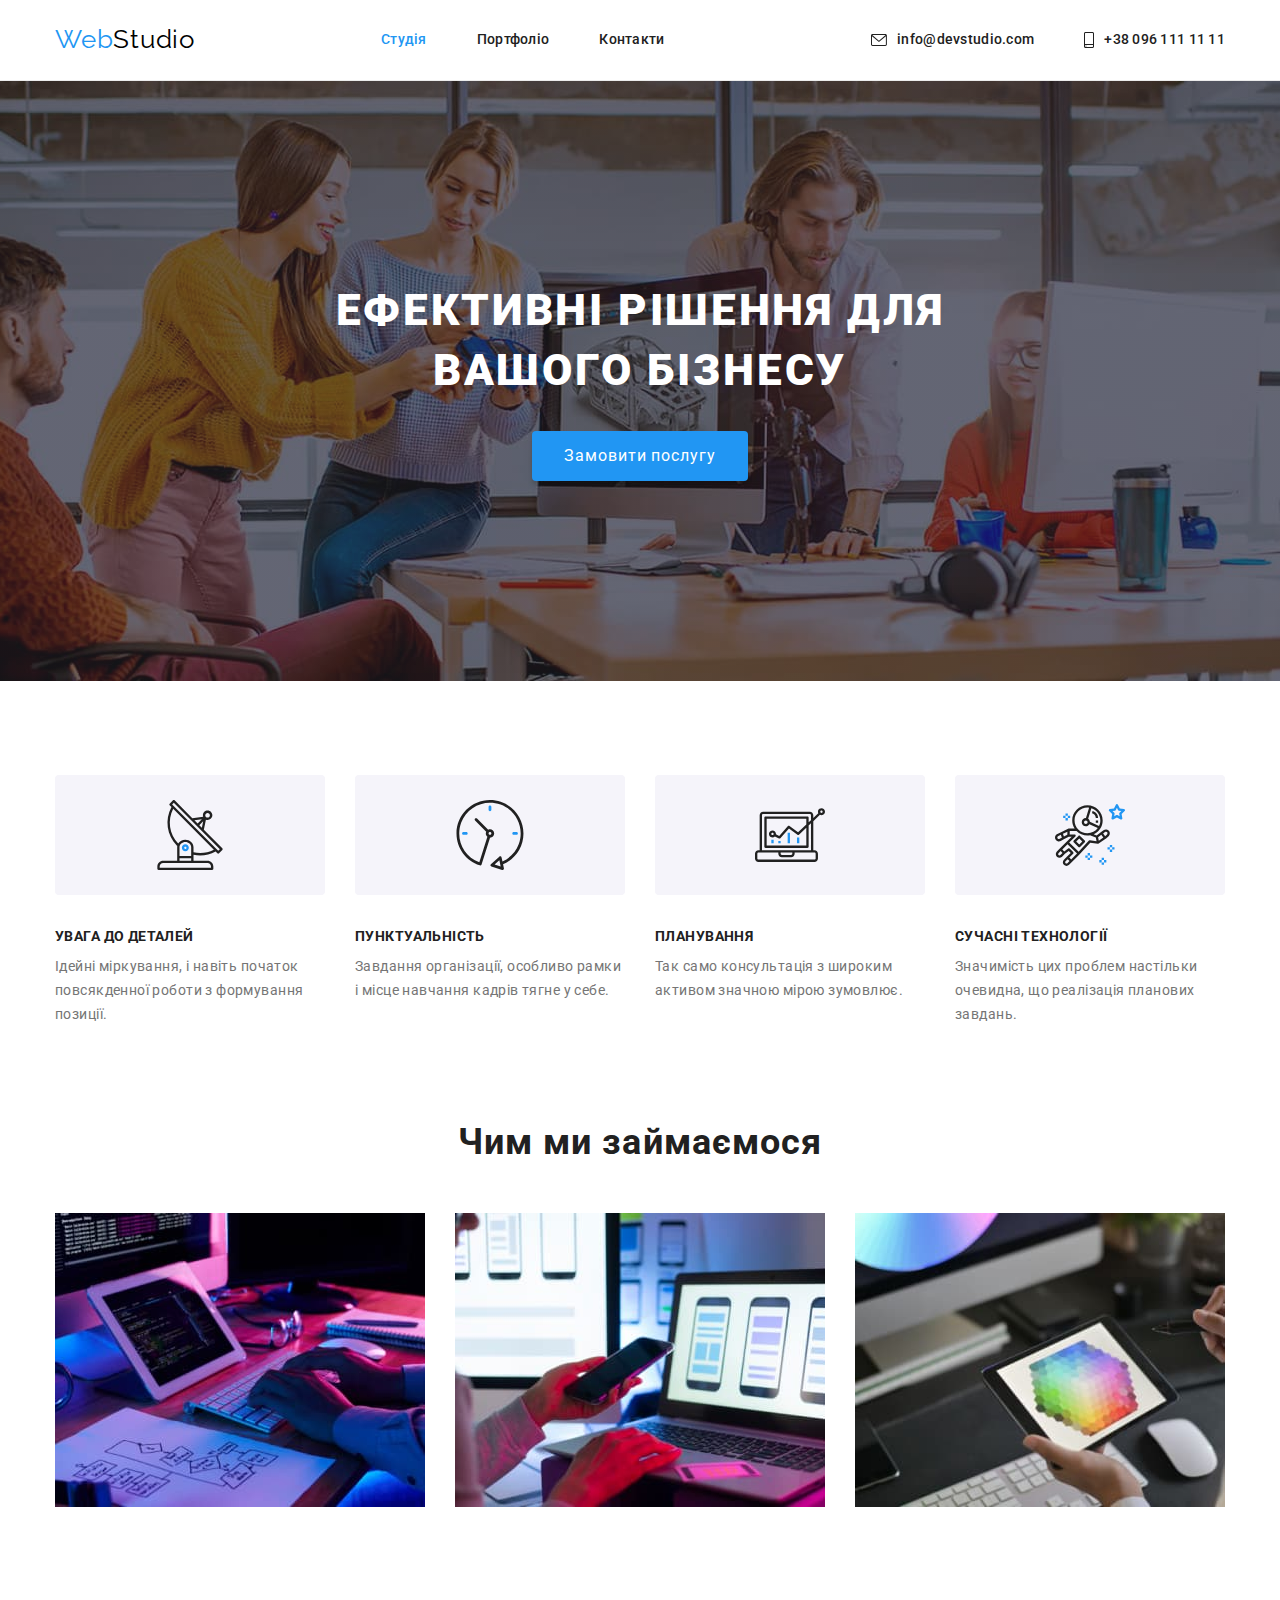
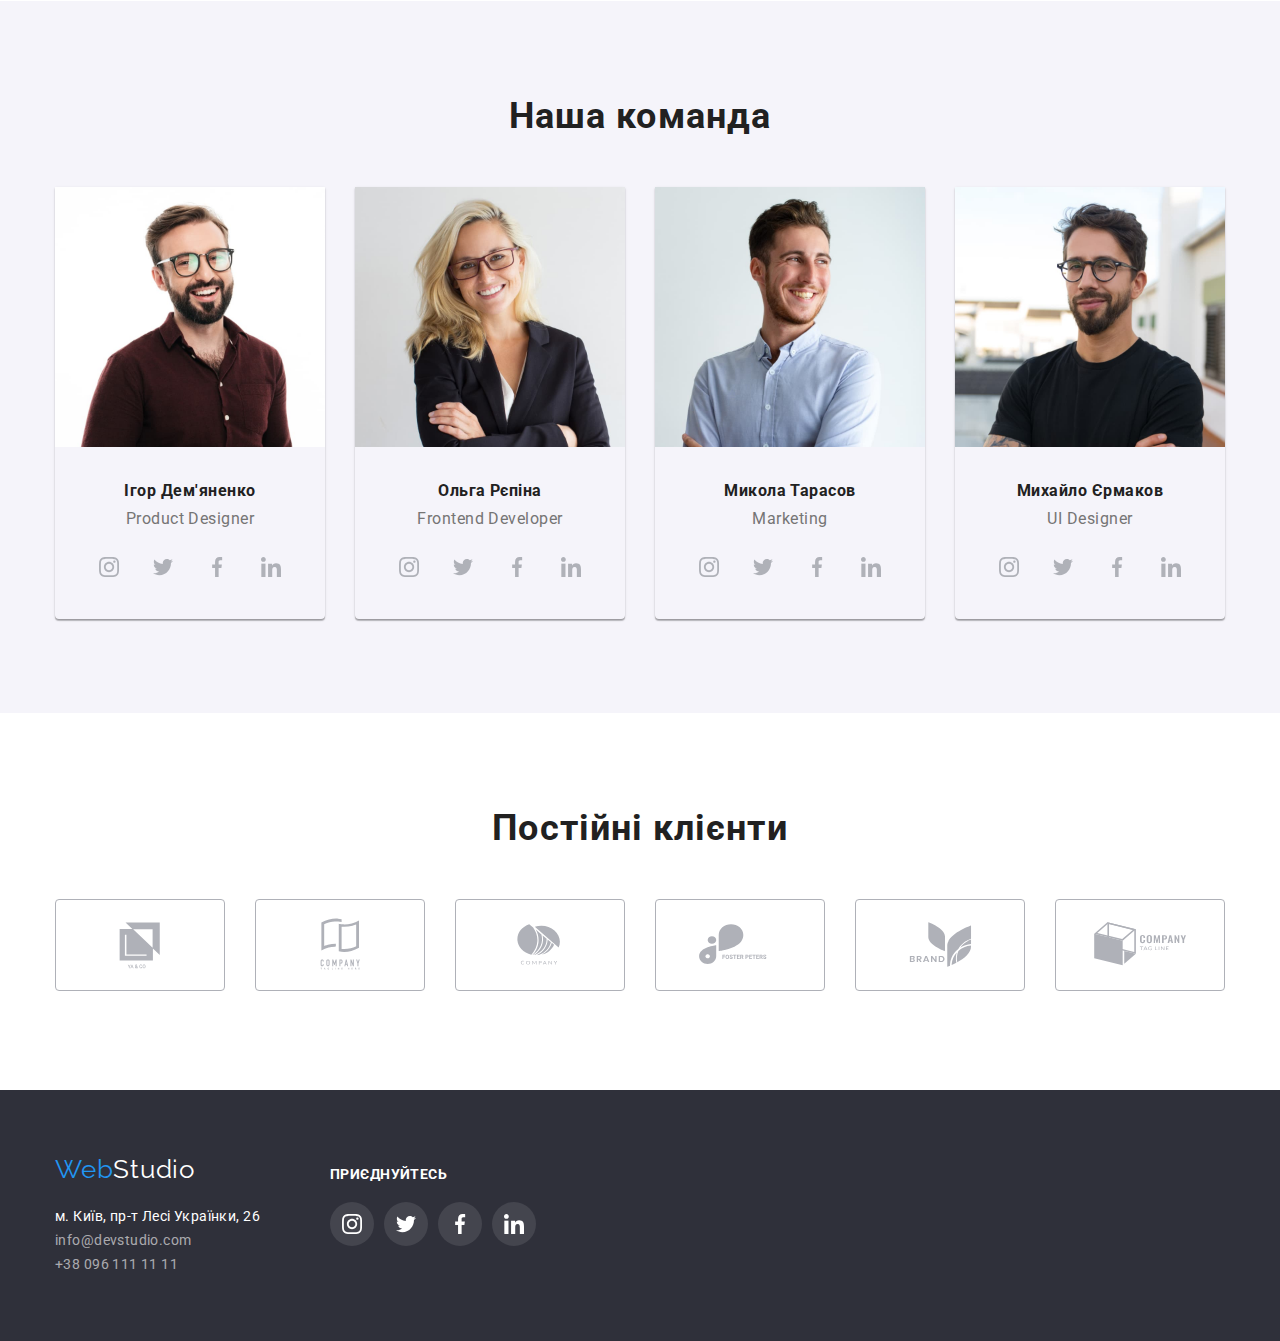
==== index.html @ 320b0ddf "загрузка" ====
<!DOCTYPE html>
<html lang="uk">
  <head>
    <meta charset="UTF-8" />
    <meta http-equiv="X-UA-Compatible" content="IE=edge" />
    <meta name="viewport" content="width=device-width, initial-scale=1.0" />
    <title>WebStudio</title>
    <link rel="preconnect" href="https://fonts.googleapis.com" />
    <link
      href="https://fonts.googleapis.com/css2?family=Raleway:wght@700&family=Roboto:wght@400;500;700;900&display=swap"
      rel="stylesheet"
    />
    <link
      rel="stylesheet"
      href="https://cdnjs.cloudflare.com/ajax/libs/modern-normalize/1.1.0/modern-normalize.min.css"
    />
    <link rel="stylesheet" href="css/style.css" />
  </head>

  <body>
<!--general-->
    <header class="header">
      <div class="container nav">
        <a href="./index.html" class="logo">Web<span class="logo up">Studio</span></a>
        <nav>
<!--navigation-->
          <ul class="nav dot">
            <li class="nav item"><a href="./index.html" class="link current">Студія</a></li>
            <li class="nav item"><a href="./portfolio.html" class="link">Портфоліо</a></li>
            <li class="nav item"><a href="./index.html" class="link">Контакти</a></li>
          </ul>
        </nav>
<!--contact-->
        <ul class="contact dot">
          <li class="nav item">
            <a href="mailto:info@devstudio.com" class="link contact-icon">
              <svg class="envelope">
                <use href="./images/icons.svg#icon-envelope"></use>
              </svg>info@devstudio.com</a>
          </li>
          <li class="nav item">
            <a href="tel:+380961111111" class="link contact-icon">
              <svg class="smartphone">
                <use href="./images/icons.svg#icon-smartphone"></use>
              </svg>+38 096 111 11 11</a>            
          </li>
        </ul>
      </div>
    </header>
    <main>
<!--content-->
      <div class="overlay">
        <section class="section slogan">
          <div class="container">
            <h1 class="slogan-titel">Ефективні рішення для<br />вашого бізнесу</h1>
            <button type="button" class="button-ind">Замовити послугу</button>
          </div>
        </section>
      </div>
      <section class="section">
        <div class="container">
          <ul class="specifical dot">
            <li class="line">
              <svg class="line-icon">
                <use href="./images/icons.svg#icon-group-1"></use>
              </svg>
              <h3 class="titel-ind">УВАГА ДО ДЕТАЛЕЙ</h3>
              <p class="text-ind">
                Ідейні міркування, і навіть початок повсякденної роботи з формування позиції.
              </p>
            </li>
            <li class="line">
              <svg class="line-icon">
                <use href="./images/icons.svg#icon-group-2"></use>
              </svg>
              <h3 class="titel-ind">ПУНКТУАЛЬНІСТЬ</h3>
              <p class="text-ind">
                Завдання організації, особливо рамки і місце навчання кадрів тягне у себе.
              </p>
            </li>
            <li class="line">
              <svg class="line-icon">
                <use href="./images/icons.svg#icon-group-3"></use>
              </svg>
              <h3 class="titel-ind">ПЛАНУВАННЯ</h3>
              <p class="text-ind">
                Так само консультація з широким активом значною мірою зумовлює.
              </p>
            </li>
            <li class="line">
              <svg class="line-icon">
                <use href="./images/icons.svg#icon-group-4"></use>
              </svg>
              <h3 class="titel-ind">СУЧАСНІ ТЕХНОЛОГІЇ</h3>
              <p class="text-ind">
                Значимість цих проблем настільки очевидна, що реалізація планових завдань.
              </p>
            </li>
          </ul>
        </div>  
      </section>
      <section class="section unsection">
        <div class="container">
          <h2 class="titels">Чим ми займаємося</h2>
          <ul class="work dot">
            <li class="work item">
              <img src="./images/jpg-1.jpg" alt="Десктопні додатки" width="370" />
            </li>
            <li class="work item">
              <img src="./images/jpg-2.jpg" alt="Мобільні додатки" width="370" />
            </li>
            <li class="work item">
              <img src="./images/jpg-3.jpg" alt="Дизайнерські рішення" width="370" />
            </li>
          </ul>
        </div>  
      </section>
      <section class="section background-comand">
        <div class="container">
          <h2 class="titels">Наша команда</h2>
          <ul class="comand dot">
            <li class="foto">
              <img class="fotoline" src="./images/jpg-4.jpg" alt="Ігор Дем'яненко" width="270" />
              <h3 class="name">Ігор Дем'яненко</h3>
              <p class="proff">Product Designer</p>
                <ul class="social-card dot">
                  <li>
                    <a href="" class="a-card">
                    <svg class="icon-card">
                      <use href="./images/icons.svg#icon-instagram"></use>
                    </svg></a>
                  </li>
                   <li><a href="" class="a-card">
                    <svg class="icon-card">
                      <use href="./images/icons.svg#icon-twitter"></use>
                    </svg></a>
                  </li>
                   <li><a href="" class="a-card">
                    <svg class="icon-card">
                      <use href="./images/icons.svg#icon-facebook"></use>
                    </svg></a>
                  </li>
                   <li><a href="" class="a-card">
                    <svg class="icon-card">
                      <use href="./images/icons.svg#icon-linkedin"></use>
                    </svg></a>
                  </li>
                </ul>
            </li>
            <li class="foto">
              <img class="fotoline" src="./images/jpg-5.jpg" alt="Ольга Рєпіна" width="270" />
              <h3 class="name">Ольга Рєпіна</h3>
              <p class="proff">Frontend Developer</p>
                <ul class="social-card dot">
                  <li>
                    <a href="" class="a-card">
                    <svg class="icon-card">
                      <use href="./images/icons.svg#icon-instagram"></use>
                    </svg></a>
                  </li>
                   <li><a href="" class="a-card">
                    <svg class="icon-card">
                      <use href="./images/icons.svg#icon-twitter"></use>
                    </svg></a>
                  </li>
                   <li><a href="" class="a-card">
                    <svg class="icon-card">
                      <use href="./images/icons.svg#icon-facebook"></use>
                    </svg></a>
                  </li>
                   <li><a href="" class="a-card">
                    <svg class="icon-card">
                      <use href="./images/icons.svg#icon-linkedin"></use>
                    </svg></a>
                  </li>
                </ul>
            </li>
            <li class="foto">
              <img class="fotoline" src="./images/jpg-6.jpg" alt="Микола Тарасов" width="270" />
              <h3 class="name">Микола Тарасов</h3>
              <p class="proff">Marketing</p>
                <ul class="social-card dot">
                  <li>
                    <a href="" class="a-card">
                    <svg class="icon-card">
                      <use href="./images/icons.svg#icon-instagram"></use>
                    </svg></a>
                  </li>
                   <li><a href="" class="a-card">
                    <svg class="icon-card">
                      <use href="./images/icons.svg#icon-twitter"></use>
                    </svg></a>
                  </li>
                   <li><a href="" class="a-card">
                    <svg class="icon-card">
                      <use href="./images/icons.svg#icon-facebook"></use>
                    </svg></a>
                  </li>
                   <li><a href="" class="a-card">
                    <svg class="icon-card">
                      <use href="./images/icons.svg#icon-linkedin"></use>
                    </svg></a>
                  </li>
                </ul>
            </li>
            <li class="foto" >
              <img class="fotoline" src="./images/jpg-7.jpg" alt="Михайло Єрмаков" width="270" />
              <h3 class="name">Михайло Єрмаков</h3>
              <p class="proff">UI Designer</p>
                <ul class="social-card dot">
                  <li>
                    <a href="" class="a-card">
                    <svg class="icon-card">
                      <use href="./images/icons.svg#icon-instagram"></use>
                    </svg></a>
                  </li>
                   <li><a href="" class="a-card">
                    <svg class="icon-card">
                      <use href="./images/icons.svg#icon-twitter"></use>
                    </svg></a>
                  </li>
                   <li><a href="" class="a-card">
                    <svg class="icon-card">
                      <use href="./images/icons.svg#icon-facebook"></use>
                    </svg></a>
                  </li>
                   <li><a href="" class="a-card">
                    <svg class="icon-card">
                      <use href="./images/icons.svg#icon-linkedin"></use>
                    </svg></a>
                  </li>
                </ul>
            </li>
          </ul>
        </div>  
      </section>
      <section class="section">
        <div class="container">
          <h2 class="titels">Постійні клієнти</h2>
          <ul class="klient dot">
            <li><a href="" class="klient-line">
              <svg class="klient-icon">
                <use href="./images/icons.svg#icon-client-1"></use>
              </svg></a>
            </li>
            <li><a href="" class="klient-line">
              <svg class="klient-icon">
                <use href="./images/icons.svg#icon-client-2"></use>
              </svg></a>
            </li>
            <li><a href="" class="klient-line">
              <svg class="klient-icon">
                <use href="./images/icons.svg#icon-client-3"></use>
              </svg></a>
            </li>
            <li><a href="" class="klient-line">
              <svg class="klient-icon">
                <use href="./images/icons.svg#icon-client-4"></use>
              </svg></a>
            </li>
            <li><a href="" class="klient-line">
              <svg class="klient-icon">
                <use href="./images/icons.svg#icon-client-5"></use>
              </svg></a>
            </li>
            <li><a href="" class="klient-line">
              <svg class="klient-icon">
                <use href="./images/icons.svg#icon-client-6"></use>
              </svg></a>
            </li>  
          </ul>
        </div>  
      </section>
    </main>
<!--finish-->
    <footer class="footer">
      <div class="container">
        <ul class="social dot">
          <li>
              <a href="./index.html" class="logo">Web<span class="logo down">Studio</span></a>
                <address>
                  <ul class="address dot">
                    <li>
                      <a href="https://goo.gl/maps/CPtrU1FHBa2aNyZL9" target="_blank"
                        rel="noopener noreferrer nofollow"
                        class="address">м. Київ, пр-т Лесі Українки, 26</a></li>
                    <li><a href="mailto:info@devstudio.com" class="link">info@devstudio.com</a><br /></li>
                    <li><a href="tel:+380961111111" class="link">+38 096 111 11 11</a></li>
                  </ul>
                </address>
          </li>
          <li>
            <ul class="clear dot">
              <li><p class="compound">приєднуйтесь</p>
              </li>
               <li>
                  <ul class="social-footer dot">
                    <li><a href="" class="a-footer">
                      <svg class="icon-footer">
                        <use href="./images/icons.svg#icon-instagram"></use>
                      </svg></a>
                    </li>
                    <li><a href="" class="a-footer">
                        <svg class="icon-footer">
                          <use href="./images/icons.svg#icon-twitter"></use>
                        </svg></a>
                    </li>
                    <li><a href="" class="a-footer">
                        <svg class="icon-footer">
                          <use href="./images/icons.svg#icon-facebook"></use>
                        </svg></a>
                    </li>
                    <li><a href="" class="a-footer">
                        <svg class="icon-footer">
                          <use href="./images/icons.svg#icon-linkedin"></use>
                        </svg></a>
                    </li>
                  </ul>
                </li>
            </ul>
          </li>
        </ul>
      </div>
    </footer>
  </body>
</html>
---- css/style.css ----
:root {
  --background-general: #ffffff;
  --background-slogan: #2f303a;
  --background-slogan-gradient: rgba(47, 48, 58, 0.4);
  --background-comand: #f5f4fa;
  --color-logo: #000000;
  --color-general: #212121;
  --color-border-header: #ECECEC;
  --color-last: #757575;
  --color-link: #2196f3;
  --color-slogan: #ffffff;
  --color-button: #f5f4fa;
  --color-button-activ: #188ce8;
  --color-icon-footer: rgba(255, 255, 255, 0.1);
  --color-border-index: #f5f4fa;
  --color-border-portfolio: #eeeeee;
  --color-border-klient: #AFB1B8;
  --color-address-finish: rgba(255, 255, 255, 0.6);
  --color-shadow-ind: 0px 4px 4px rgba(0, 0, 0, 0.15);
  --color-comand-shadow: 0px 1px 3px rgba(0, 0, 0, 0.12), 0px 1px 1px rgba(0, 0, 0, 0.14),
                         0px 2px 1px rgba(0, 0, 0, 0.2);
  --color-shadow-port: 0px 3px 1px rgba(0, 0, 0, 0.1), 0px 1px 2px rgba(0, 0, 0, 0.08),
                       0px 2px 2px rgba(0, 0, 0, 0.12);
}

body {
  margin: 0;

  font-family: 'Roboto', sans-serif;

  background-color: var(--background-general);
  color: var(--color-general);
}
.header {
  border-bottom: 1px solid var(--color-border-header)
}

/* logotip */
.logo {
  margin-right: 93px;

  font-family: 'Raleway', sans-serif;
  font-size: 26px;
  line-height: 1.2;
  letter-spacing: 0.03em;
  text-decoration: none;

  color: var(--color-link);
}
.logo .up {
  color: var(--color-logo);
}
.logo .down {
  margin-right: -93px;
  color: var(--color-slogan);
}
/* flex */
.nav {
  display: flex;
  align-items: center;
}
/* menu nav */
.dot {
  padding: 0;
  margin: 0;
  list-style: none;
}
.nav .item + .item {
  margin-left: 50px;
}
.envelope {
  width: 16px;
  height: 12px;
  margin: 0 10px 0 0;
  fill: currentColor;
}
.smartphone {
  width: 10px;
  height: 16px;
  margin: 0 10px 0 0;
  fill: currentColor;
}
.nav .link {
  padding: 32px 0;

  text-decoration: none;
  font-weight: 500;
  font-size: 14px;
  line-height: 1.14;
  letter-spacing: 0.02em;

  color: var(--color-general);
}
.nav .link:hover,
.nav .link:focus {
  color: var(--color-link);
}
.nav .link.current {
  color: var(--color-link);
}
.contact {
  display: flex;
  margin-left: auto;
  align-items: center;
}
.contact-icon {
  display: flex;
  align-items: center;
}

/* section + container */
.section {
  padding: 94px 0;
}
.unsection {
  padding-top: 0;
}
.container {
  width: 1200px;
  margin-left: auto;
  margin-right: auto;
  padding-left: 15px;
  padding-right: 15px;
}

/* overlay + slogan */

.slogan {
  padding: 200px 0 200px 0;
  text-align: center;
}
.overlay {
  height: 600px;
  max-width: 1600px;
  margin-left: auto;
  margin-right: auto;
  background-color: var(--background-slogan);
  background-image: linear-gradient(
      to right,
      var(--background-slogan-gradient),
      var(--background-slogan-gradient)
    ),
    url(../images/jpg-0.jpg);
  background-repeat: no-repeat;
  background-size: cover;
  background-position: center;
}
.slogan-titel {
  margin: 0 0 30px 0;

  font-weight: 900;
  font-size: 44px;
  line-height: 1.36;
  text-align: center;
  letter-spacing: 0.06em;
  text-transform: uppercase;

  color: var(--color-slogan);
}

/* button */
.button-ind {
  border-radius: 4px;
  border: none;
  padding: 10px 32px;

  background-color: var(--color-link);
  color: var(--color-slogan);
  box-shadow: var(--color-shadow-ind);

  cursor: pointer;
  font-family: inherit;
  font-size: 16px;
  line-height: 1.88;
  letter-spacing: 0.06em;
  text-align: center;
}
.button-ind:hover,
.button-ind:focus {
  background-color: var(--color-button-activ);
}
.button-port {
  border-radius: 4px;
  border: none;

  background-color: var(--color-button);
  color: var(--color-general);

  cursor: pointer;
  font-family: inherit;
  font-weight: 500;
  font-size: 16px;
  line-height: 1.63;
  text-align: center;
  letter-spacing: 0.03em;
}
.button-port:hover,
.button-port:focus {
  background-color: var(--color-link);
  color: var(--color-slogan);
  box-shadow: var(--color-shadow-port);
}
.button-port.one {
  padding: 6px 25px;
}
.button-port.all {
  padding: 6px 22px;
}

/* specifical */
.specifical {
  display: flex;
  padding: 0;
  margin: 0 0 0 -30px;
}
.specifical .line {
  flex-basis: calc(100% / 4-30px);
  margin-left: 30px;
}
.line-icon {
  width: 270px;
  height: 120px;
  margin-bottom: 30px;
  background-color: var(--background-comand);
  border-radius: 4px;
}

.specifical .titel-ind {
  margin: 0 0 10px 0;
  padding: 0;

  font-size: 14px;
  line-height: 1.14;
  letter-spacing: 0.03em;
  text-transform: uppercase;

  color: var(--color-general);
}
.specifical .text-ind {
  margin: 0;
  padding: 0;

  width: 270px;
  font-size: 14px;
  line-height: 1.71;
  letter-spacing: 0.03em;

  color: var(--color-last);
}
/* titels */
.titels {
  padding: 0;
  margin: 0 0 50px 0;

  font-size: 36px;
  line-height: 1.17;
  text-align: center;
  letter-spacing: 0.03em;

  color: var(--color-general);
}
/* work */
.work {
  display: flex;
  margin: 0 0 0 -30px;
  padding: 0;
}
.work .item {
  flex-basis: calc(100% / 3-30px);
  margin-left: 30px;
}

/* comand */
.comand {
  display: flex;
  margin: 0 0 0 -30px;
  padding: 0;
}
.background-comand {
  background-color: var(--background-comand);
}
.comand .foto {
  flex-basis: calc(100% / 4-30px);
  margin-left: 30px;
  box-shadow: var(--color-comand-shadow);
  border-radius: 0px 0px 4px 4px;
}
.comand .fotoline {
  margin-bottom: 30px;
}
.comand .name {
  margin: 0 0 10px 0;
  padding: 0;

  font-size: 16px;
  line-height: 1.17;
  letter-spacing: 0.03em;
  text-align: center;

  color: var(--color-general);
}
.comand .proff {
  margin: 0 0 16px 0;
  padding: 0;

  font-size: 16px;
  line-height: 1.17;
  text-align: center;
  letter-spacing: 0.03em;

  color: var(--color-last);
}
.social-card {
  display: flex;
  justify-content: center;
  gap: 10px;
  margin: 0 0 30px 0;
  padding: 0;
}
.a-card {
  display: flex;
  justify-content: center;
  align-items: center;
  text-decoration: none;
  border-radius: 50%;
  border: none;
  width: 44px;
  height: 44px;
  padding: 0;
  margin: 0 auto;
  
  color: var(--color-border-klient);
}
.icon-card {
  width: 20px;
  height: 20px;
  fill: currentColor;
  align-items: center;
}
.a-card:hover,
.a-card:focus {
  background-color: var(--color-button-activ);
  color: var(--color-slogan);
}

/* klient */
.klient {
  display: flex;
  justify-content: space-between;
  margin: 0;
  padding: 0;
  list-style: none;
 }
.klient-line {
  padding: 0;
  border: none;
}
.klient-icon {
  width: 170px;
  height: 92px;
  border: 1px solid var(--color-border-klient);
  border-radius: 4px;
  fill: var(--color-border-klient);
}
.klient-icon:hover,
.klient-line:focus {
  fill: var(--color-link);
  border: 1px solid var(--color-link);
}

/* finish */
.footer {
  padding: 64px 0;

  background-color: var(--background-slogan);
}
.address {
  margin: 20px 0 0 0;
  align-items: center;

  color: var(--color-slogan);

  font-style: normal;
  font-size: 14px;
  line-height: 1.71;
  letter-spacing: 0.03em;
  text-decoration: none;
}
.address .link {
  margin: 9px 0 0 0;

  color: var(--color-slogan);
  color: var(--color-address-finish);

  text-decoration: none;
  font-size: 14px;
  line-height: 1.71;
  letter-spacing: 0.03em;
}
.address .link:hover,
.address .link:focus {
  color: var(--color-link);
}
.social {
  display: flex;
  margin: 0;
  padding: 0;
}
.clear {
  margin: 0;
  padding: 0;
}
.compound {
  margin: 12px 0 20px 70px;
  padding: 0;
  font-weight: 700;
  font-size: 14px;
  line-height: 16px;
  letter-spacing: 0.03em;
  text-transform: uppercase;
  color: var(--background-general);
}
.social-footer {
  display: flex;
  justify-content: right;
  gap: 10px;
  margin: 0 0 0 70px;
  padding: 0;
}
.a-footer {
  display: flex;
  justify-content: center;
  align-items: center;
  text-decoration: none;
  border-radius: 50%;
  border: none;
  width: 44px;
  height: 44px;
  padding: 0;
  margin: 0 auto;
  
  color: var(--color-slogan);
  background-color: var(--color-icon-footer);
}
.icon-footer {
  width: 20px;
  height: 20px;
  fill: currentColor;
  align-items: center;
}
.a-footer:hover,
.a-footer:focus {
  background-color: var(--color-button-activ);
  color: var(--color-slogan);
}

/* portfolio */
.filter {
  display: flex;
  justify-content: center;
  margin-bottom: 50px;
}
.filter .item + .item {
  margin-left: 8px;
}
.content {
  display: flex;
  flex-wrap: wrap;
  margin: 0;
  padding: 0;
  gap: 30px;
}
.content-element {
  border-bottom: 1px solid var(--color-border-portfolio);
}
.content-element:hover,
.content-element:focus {
  box-shadow: 0px 1px 3px rgba(0, 0, 0, 0.12), 0px 1px 1px rgba(0, 0, 0, 0.14),
              0px 2px 1px rgba(0, 0, 0, 0.2);
}
.card-port {
  padding: 20px 24px;
}
.content .titel-port {
  font-size: 18px;
  line-height: 2;
  letter-spacing: 0.06em;

  color: var(--color-general);
}
.content .text-port {
  font-size: 16px;
  line-height: 1.88;
  letter-spacing: 0.03em;

  color: var(--color-last);
}
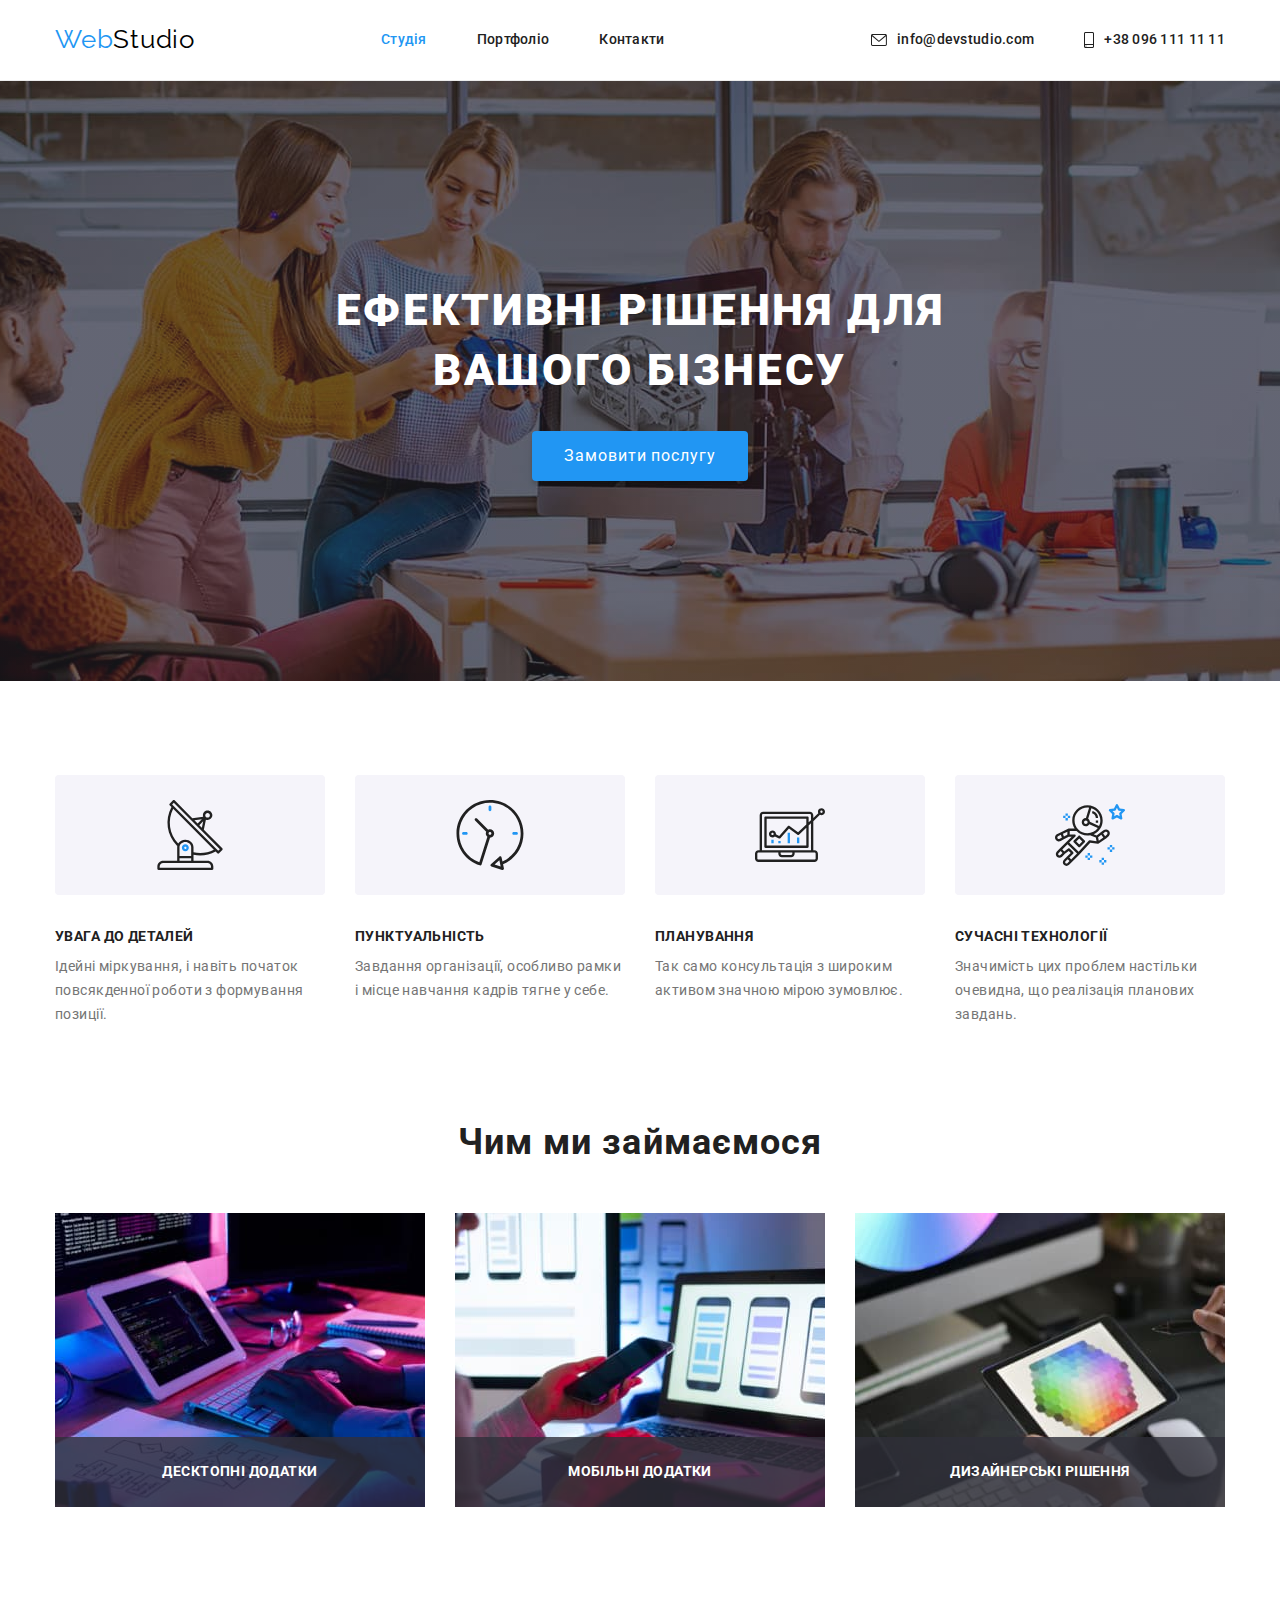
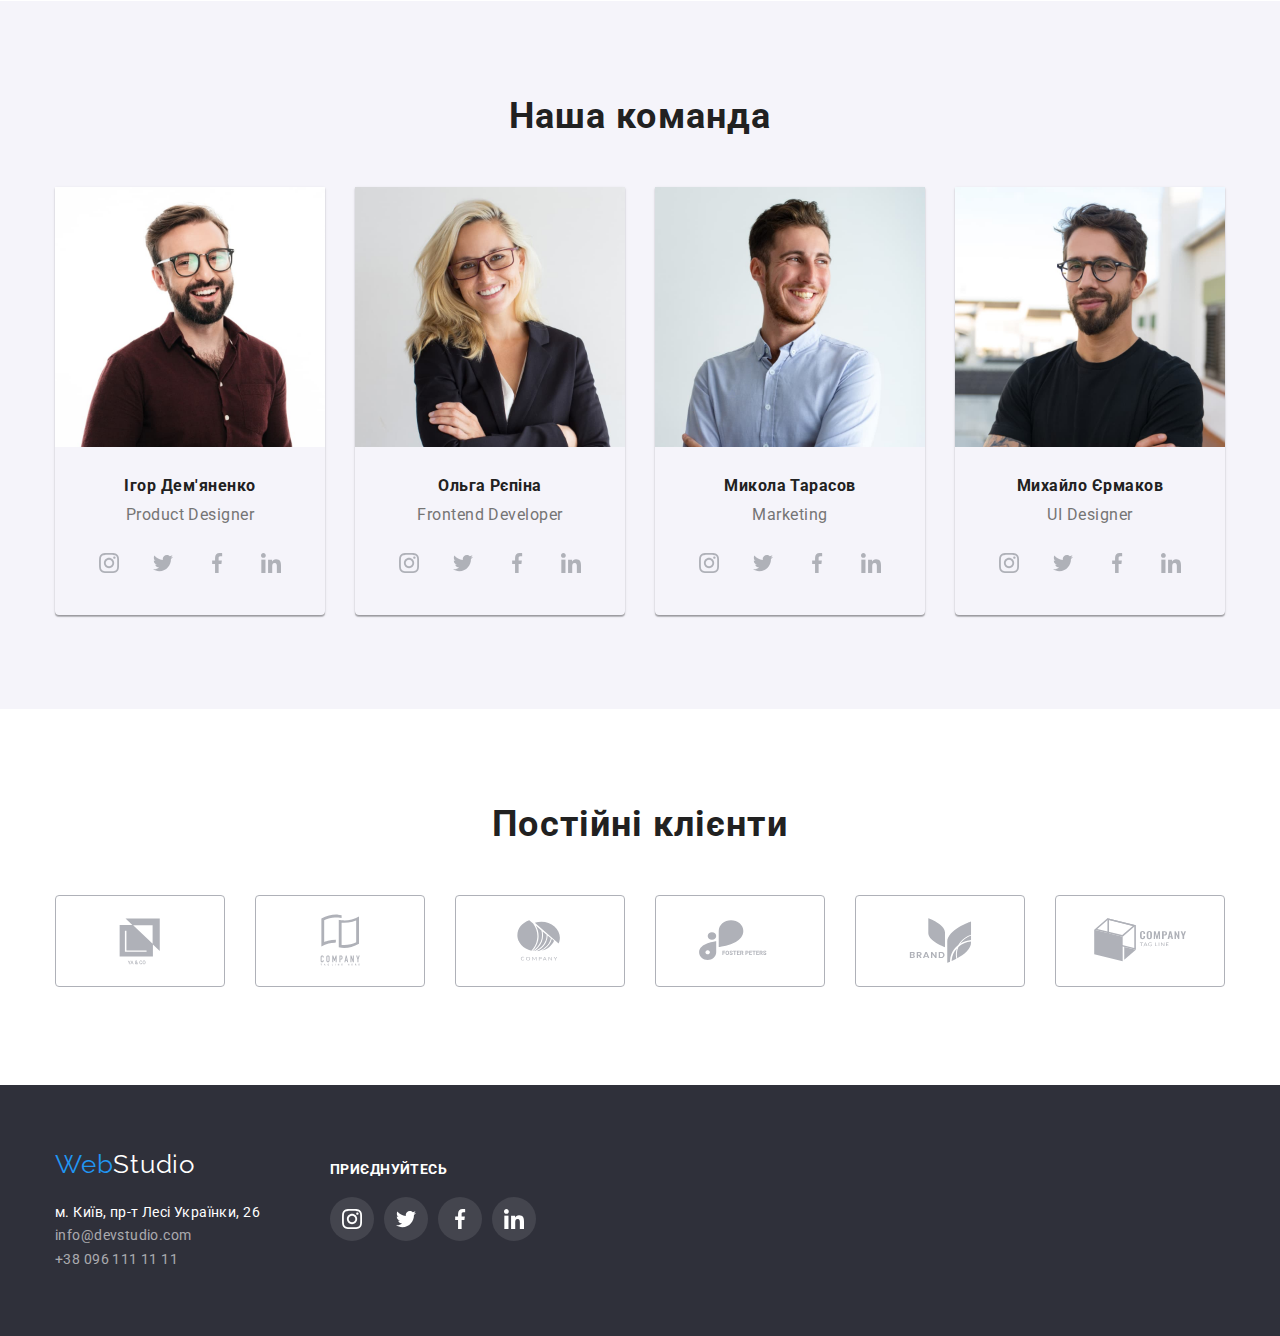
==== commit 0d9e8a9c: "полупрозрачные элементы на картинках" ====
--- a/index.html
+++ b/index.html
@@ -104,13 +104,28 @@
           <h2 class="titels">Чим ми займаємося</h2>
           <ul class="work dot">
             <li class="work item">
-              <img src="./images/jpg-1.jpg" alt="Десктопні додатки" width="370" />
+              <div class="label-thumb">
+                <img src="./images/jpg-1.jpg" alt="Десктопні додатки" width="370" />
+                  <div class="label">
+                    <p class="label-text">Десктопні додатки</p>
+                  </div>
+              </div>
             </li>
             <li class="work item">
-              <img src="./images/jpg-2.jpg" alt="Мобільні додатки" width="370" />
+              <div class="label-thumb">
+                <img src="./images/jpg-2.jpg" alt="Мобільні додатки" width="370" />
+                  <div class="label">
+                    <p class="label-text">Мобільні додатки</p>
+                  </div>
+              </div>
             </li>
             <li class="work item">
-              <img src="./images/jpg-3.jpg" alt="Дизайнерські рішення" width="370" />
+              <div class="label-thumb">
+                <img src="./images/jpg-3.jpg" alt="Дизайнерські рішення" width="370" />
+                  <div class="label">
+                    <p class="label-text">Дизайнерські рішення</p>
+                  </div>
+              </div> 
             </li>
           </ul>
         </div>  
--- a/css/style.css
+++ b/css/style.css
@@ -3,6 +3,7 @@
   --background-slogan: #2f303a;
   --background-slogan-gradient: rgba(47, 48, 58, 0.4);
   --background-comand: #f5f4fa;
+  --background-label: rgba(47, 48, 58, 0.8);
   --color-logo: #000000;
   --color-general: #212121;
   --color-border-header: #ECECEC;
@@ -11,6 +12,7 @@
   --color-slogan: #ffffff;
   --color-button: #f5f4fa;
   --color-button-activ: #188ce8;
+  --color-label: #FFFFFF;
   --color-icon-footer: rgba(255, 255, 255, 0.1);
   --color-border-index: #f5f4fa;
   --color-border-portfolio: #eeeeee;
@@ -31,6 +33,12 @@
   background-color: var(--background-general);
   color: var(--color-general);
 }
+img {
+  display: block;
+  width: 100%;
+  height: auto;
+}
+
 .header {
   border-bottom: 1px solid var(--color-border-header)
 }
@@ -269,6 +277,31 @@
   flex-basis: calc(100% / 3-30px);
   margin-left: 30px;
 }
+.label-thumb {
+  position: relative;
+  
+}
+.label {
+  margin: 0;
+  padding: 0;
+  width: 370px;
+  height: 70px;
+  position: absolute;
+  bottom: 0;
+
+}
+.label-text {
+  background-color: var(--background-label);
+  color: var(--color-label);
+  font-weight: 700;
+  font-size: 14px;
+  line-height: 1.14;
+  text-align: center;
+  letter-spacing: 0.03em;
+  text-transform: uppercase;
+  padding: 27px 0 27px 0;
+  margin: 0;
+}
 
 /* comand */
 .comand {
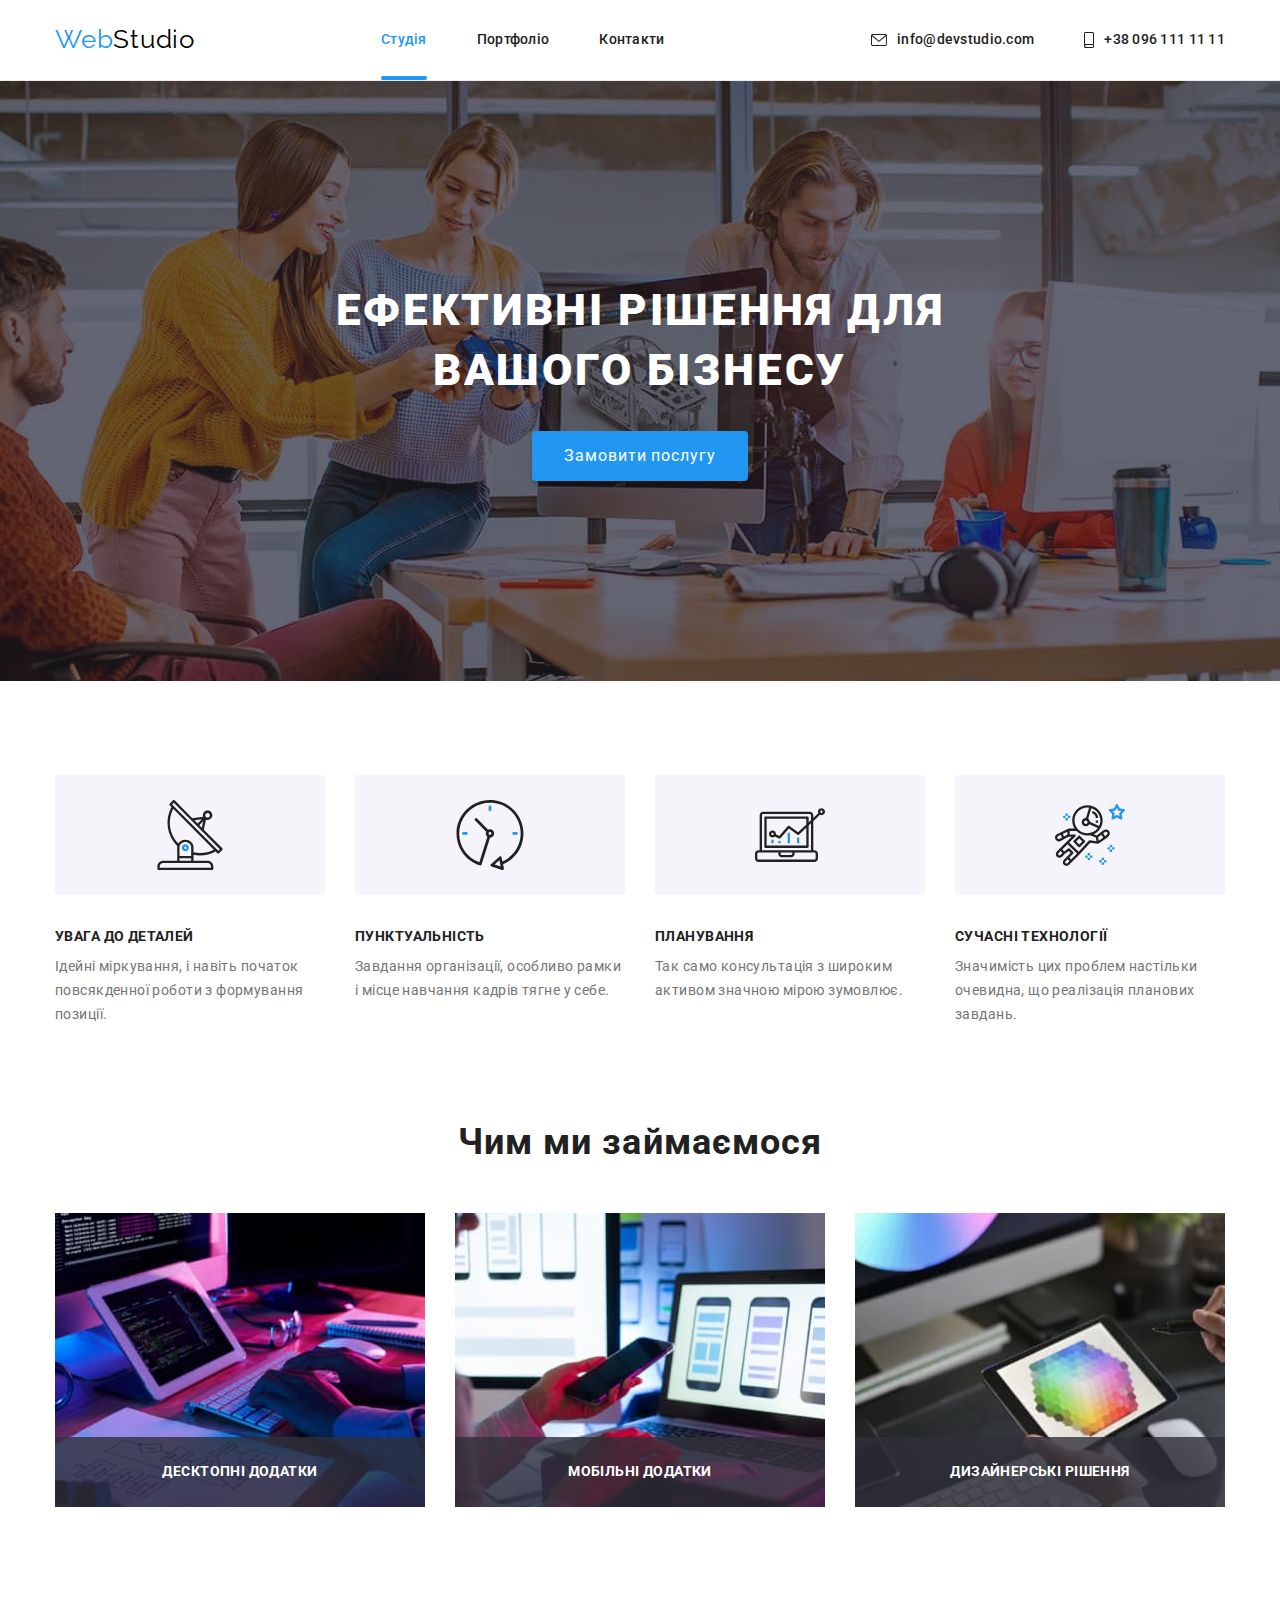
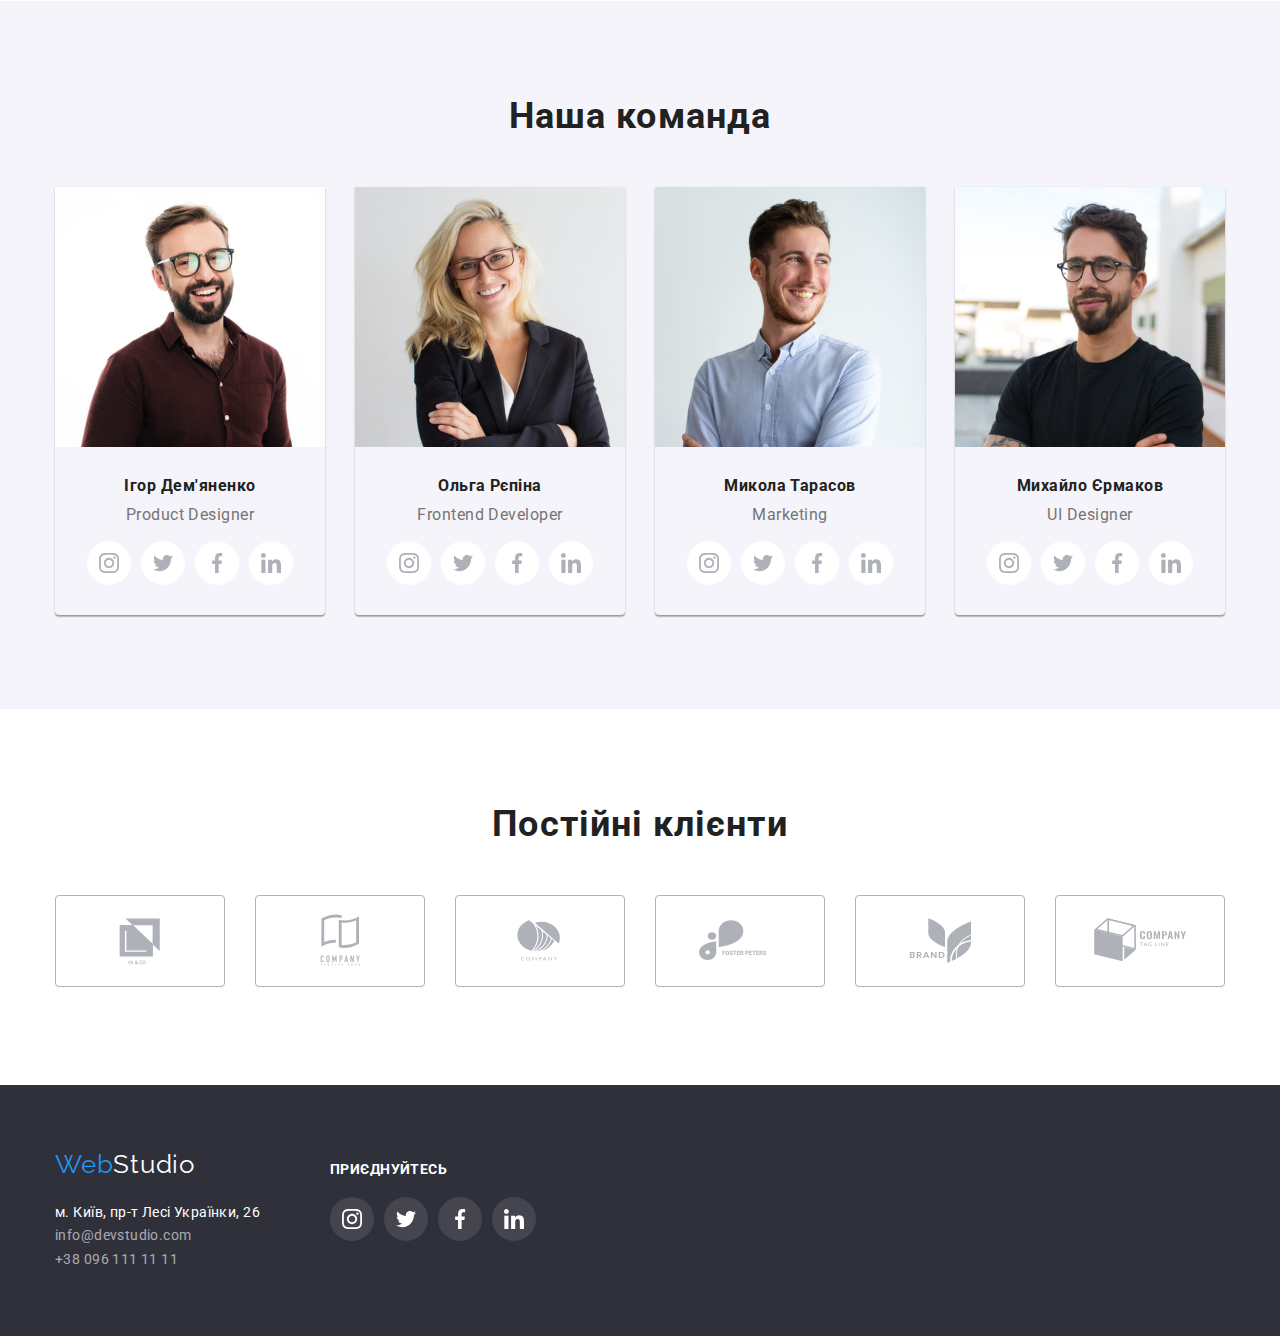
==== commit 17327170: "анимация не получается" ====
--- a/index.html
+++ b/index.html
@@ -18,6 +18,7 @@
   </head>
 
   <body>
+    
 <!--general-->
     <header class="header">
       <div class="container nav">
@@ -49,11 +50,11 @@
     </header>
     <main>
 <!--content-->
-      <div class="overlay">
+      <div class="overlay-ind">
         <section class="section slogan">
           <div class="container">
             <h1 class="slogan-titel">Ефективні рішення для<br />вашого бізнесу</h1>
-            <button type="button" class="button-ind">Замовити послугу</button>
+            <button data-modal-open type="button" class="button-ind">Замовити послугу</button>
           </div>
         </section>
       </div>
@@ -128,7 +129,7 @@
               </div> 
             </li>
           </ul>
-        </div>  
+        </div>
       </section>
       <section class="section background-comand">
         <div class="container">
@@ -337,5 +338,20 @@
         </ul>
       </div>
     </footer>
+<!-- modal window -->
+    <div class="backdrop is-hidden" data-modal>
+      <div class="modal">
+        <ul class="clear">
+          <li class="close-posicion">
+            <button data-modal-close type="button" class="close-modal">
+              <svg class="icon-modal">
+                <use href="./images/icons.svg#icon-close"></use>
+              </svg>
+            </button>
+          </li>
+        </ul>
+      </div>
+    </div>
+    <script src="./js/modal.js"></script>  
   </body>
 </html>
--- a/css/style.css
+++ b/css/style.css
@@ -6,23 +6,27 @@
   --background-label: rgba(47, 48, 58, 0.8);
   --color-logo: #000000;
   --color-general: #212121;
-  --color-border-header: #ECECEC;
+  --color-border-header: #ececec;
   --color-last: #757575;
   --color-link: #2196f3;
   --color-slogan: #ffffff;
   --color-button: #f5f4fa;
   --color-button-activ: #188ce8;
-  --color-label: #FFFFFF;
+  --color-label: #ffffff;
   --color-icon-footer: rgba(255, 255, 255, 0.1);
   --color-border-index: #f5f4fa;
   --color-border-portfolio: #eeeeee;
-  --color-border-klient: #AFB1B8;
+  --color-border-klient: #afb1b8;
+  --color-overlay-portfolio: rgba(33, 150, 243, 0.9);
   --color-address-finish: rgba(255, 255, 255, 0.6);
   --color-shadow-ind: 0px 4px 4px rgba(0, 0, 0, 0.15);
   --color-comand-shadow: 0px 1px 3px rgba(0, 0, 0, 0.12), 0px 1px 1px rgba(0, 0, 0, 0.14),
-                         0px 2px 1px rgba(0, 0, 0, 0.2);
+    0px 2px 1px rgba(0, 0, 0, 0.2);
   --color-shadow-port: 0px 3px 1px rgba(0, 0, 0, 0.1), 0px 1px 2px rgba(0, 0, 0, 0.08),
-                       0px 2px 2px rgba(0, 0, 0, 0.12);
+    0px 2px 2px rgba(0, 0, 0, 0.12);
+  --color-backdrop: rgba(0, 0, 0, 0.2);
+  --transition-duration: 250ms;
+  --transition-timing: cubic-bezier(0.4, 0, 0.2, 1);
 }
 
 body {
@@ -40,7 +44,7 @@
 }
 
 .header {
-  border-bottom: 1px solid var(--color-border-header)
+  border-bottom: 1px solid var(--color-border-header);
 }
 
 /* logotip */
@@ -62,7 +66,7 @@
   margin-right: -93px;
   color: var(--color-slogan);
 }
-/* flex */
+/* nav flex */
 .nav {
   display: flex;
   align-items: center;
@@ -97,6 +101,8 @@
   line-height: 1.14;
   letter-spacing: 0.02em;
 
+  transition: color var(--transition-timing) var(--transition-duration);
+
   color: var(--color-general);
 }
 .nav .link:hover,
@@ -104,7 +110,19 @@
   color: var(--color-link);
 }
 .nav .link.current {
+  position: relative;
   color: var(--color-link);
+}
+.nav .link.current::after {
+  content: '';
+  position: absolute;
+
+  display: block;
+  width: 100%;
+  height: 4px;
+  border-radius: 2px;
+  background-color: var(--color-link);
+  margin-top: 28px;
 }
 .contact {
   display: flex;
@@ -137,7 +155,7 @@
   padding: 200px 0 200px 0;
   text-align: center;
 }
-.overlay {
+.overlay-ind {
   height: 600px;
   max-width: 1600px;
   margin-left: auto;
@@ -172,16 +190,18 @@
   border: none;
   padding: 10px 32px;
 
-  background-color: var(--color-link);
-  color: var(--color-slogan);
-  box-shadow: var(--color-shadow-ind);
-
   cursor: pointer;
   font-family: inherit;
   font-size: 16px;
   line-height: 1.88;
   letter-spacing: 0.06em;
   text-align: center;
+
+  background-color: var(--color-link);
+  color: var(--color-slogan);
+  box-shadow: var(--color-shadow-ind);
+
+  transition: background-color var(--transition-timing) var(--transition-duration);
 }
 .button-ind:hover,
 .button-ind:focus {
@@ -190,9 +210,6 @@
 .button-port {
   border-radius: 4px;
   border: none;
-
-  background-color: var(--color-button);
-  color: var(--color-general);
 
   cursor: pointer;
   font-family: inherit;
@@ -201,6 +218,14 @@
   line-height: 1.63;
   text-align: center;
   letter-spacing: 0.03em;
+
+  background-color: var(--color-button);
+  color: var(--color-general);
+  box-shadow: none;
+
+  transition: background-color var(--transition-timing) var(--transition-duration),
+    color var(--transition-timing) var(--transition-duration),
+    box-shadow var(--transition-timing) var(--transition-duration);
 }
 .button-port:hover,
 .button-port:focus {
@@ -279,19 +304,17 @@
 }
 .label-thumb {
   position: relative;
-  
 }
 .label {
   margin: 0;
   padding: 0;
   width: 370px;
   height: 70px;
+  background-color: var(--background-label);
   position: absolute;
   bottom: 0;
-
 }
 .label-text {
-  background-color: var(--background-label);
   color: var(--color-label);
   font-weight: 700;
   font-size: 14px;
@@ -299,7 +322,7 @@
   text-align: center;
   letter-spacing: 0.03em;
   text-transform: uppercase;
-  padding: 27px 0 27px 0;
+  padding: 27px 0;
   margin: 0;
 }
 
@@ -361,8 +384,12 @@
   height: 44px;
   padding: 0;
   margin: 0 auto;
-  
+
+  background-color: var(--background-general);
   color: var(--color-border-klient);
+
+  transition: background-color var(--transition-timing) var(--transition-duration),
+    color var(--transition-timing) var(--transition-duration);
 }
 .icon-card {
   width: 20px;
@@ -383,7 +410,7 @@
   margin: 0;
   padding: 0;
   list-style: none;
- }
+}
 .klient-line {
   padding: 0;
   border: none;
@@ -394,6 +421,9 @@
   border: 1px solid var(--color-border-klient);
   border-radius: 4px;
   fill: var(--color-border-klient);
+
+  transition: fill var(--transition-timing) var(--transition-duration),
+    border var(--transition-timing) var(--transition-duration);
 }
 .klient-icon:hover,
 .klient-line:focus {
@@ -429,6 +459,8 @@
   font-size: 14px;
   line-height: 1.71;
   letter-spacing: 0.03em;
+
+  transition: color var(--transition-timing) var(--transition-duration);
 }
 .address .link:hover,
 .address .link:focus {
@@ -471,9 +503,11 @@
   height: 44px;
   padding: 0;
   margin: 0 auto;
-  
+
   color: var(--color-slogan);
   background-color: var(--color-icon-footer);
+  transition: background-color var(--transition-timing) var(--transition-duration),
+    color var(--transition-timing) var(--transition-duration);
 }
 .icon-footer {
   width: 20px;
@@ -509,7 +543,7 @@
 .content-element:hover,
 .content-element:focus {
   box-shadow: 0px 1px 3px rgba(0, 0, 0, 0.12), 0px 1px 1px rgba(0, 0, 0, 0.14),
-              0px 2px 1px rgba(0, 0, 0, 0.2);
+    0px 2px 1px rgba(0, 0, 0, 0.2);
 }
 .card-port {
   padding: 20px 24px;
@@ -528,3 +562,88 @@
 
   color: var(--color-last);
 }
+
+/* overlay portfolio*/
+.overlay-thumb {
+  position: relative;
+}
+.overlay-port {
+  position: absolute;
+  opacity: 0;
+  top: 0;
+  left: 0;
+  width: 100%;
+  height: 100%;
+  margin: 0;
+  padding: 0;
+  transform: translateY(100%);
+  transition: transform 250ms var(--transition-timing);
+
+  background-color: var(--color-overlay-portfolio);
+}
+.overlay-text {
+  font-size: 18px;
+  line-height: 1.556;
+  letter-spacing: 0.03em;
+  padding: 63px 24px;
+  margin: 0;
+  color: var(--color-label);
+}
+.overlay-port:hover,
+.overlay-port:focus {
+  transform: translateY(0);
+  opacity: 1;
+}
+
+/* modal window */
+.backdrop {
+  position: fixed;
+  left: 0px;
+  top: 0px;
+  width: 100%;
+  height: 100%;
+  background-color: var(--color-backdrop);
+}
+.backdrop.is-hidden {
+  visibility: hidden;
+  opacity: 0;
+  pointer-events: none;
+}
+.modal {
+  position: absolute;
+  top: 50%;
+  left: 50%;
+  transform: translate(-50%, -50%);
+  width: 528px;
+  height: 581px;
+  background-color: var(--background-general);
+  padding: 0;
+  margin: 0;
+}
+.close-posicion {
+  display: flex;
+  margin: 8px;
+  justify-content: right;
+  list-style: none;
+}
+.close-modal {
+  display: flex;
+  justify-content: center;
+  align-items: center;
+  text-decoration: none;
+  border-radius: 50%;
+  border: 1px solid rgba(0, 0, 0, 0.1);
+  width: 30px;
+  height: 30px;
+  padding: 0;
+  margin: 0;
+
+  color: var(--color-logo);
+  background-color: var(--background-general);
+}
+.icon-modal {
+  width: 11px;
+  height: 11px;
+  fill: currentColor;
+  align-items: center;
+}
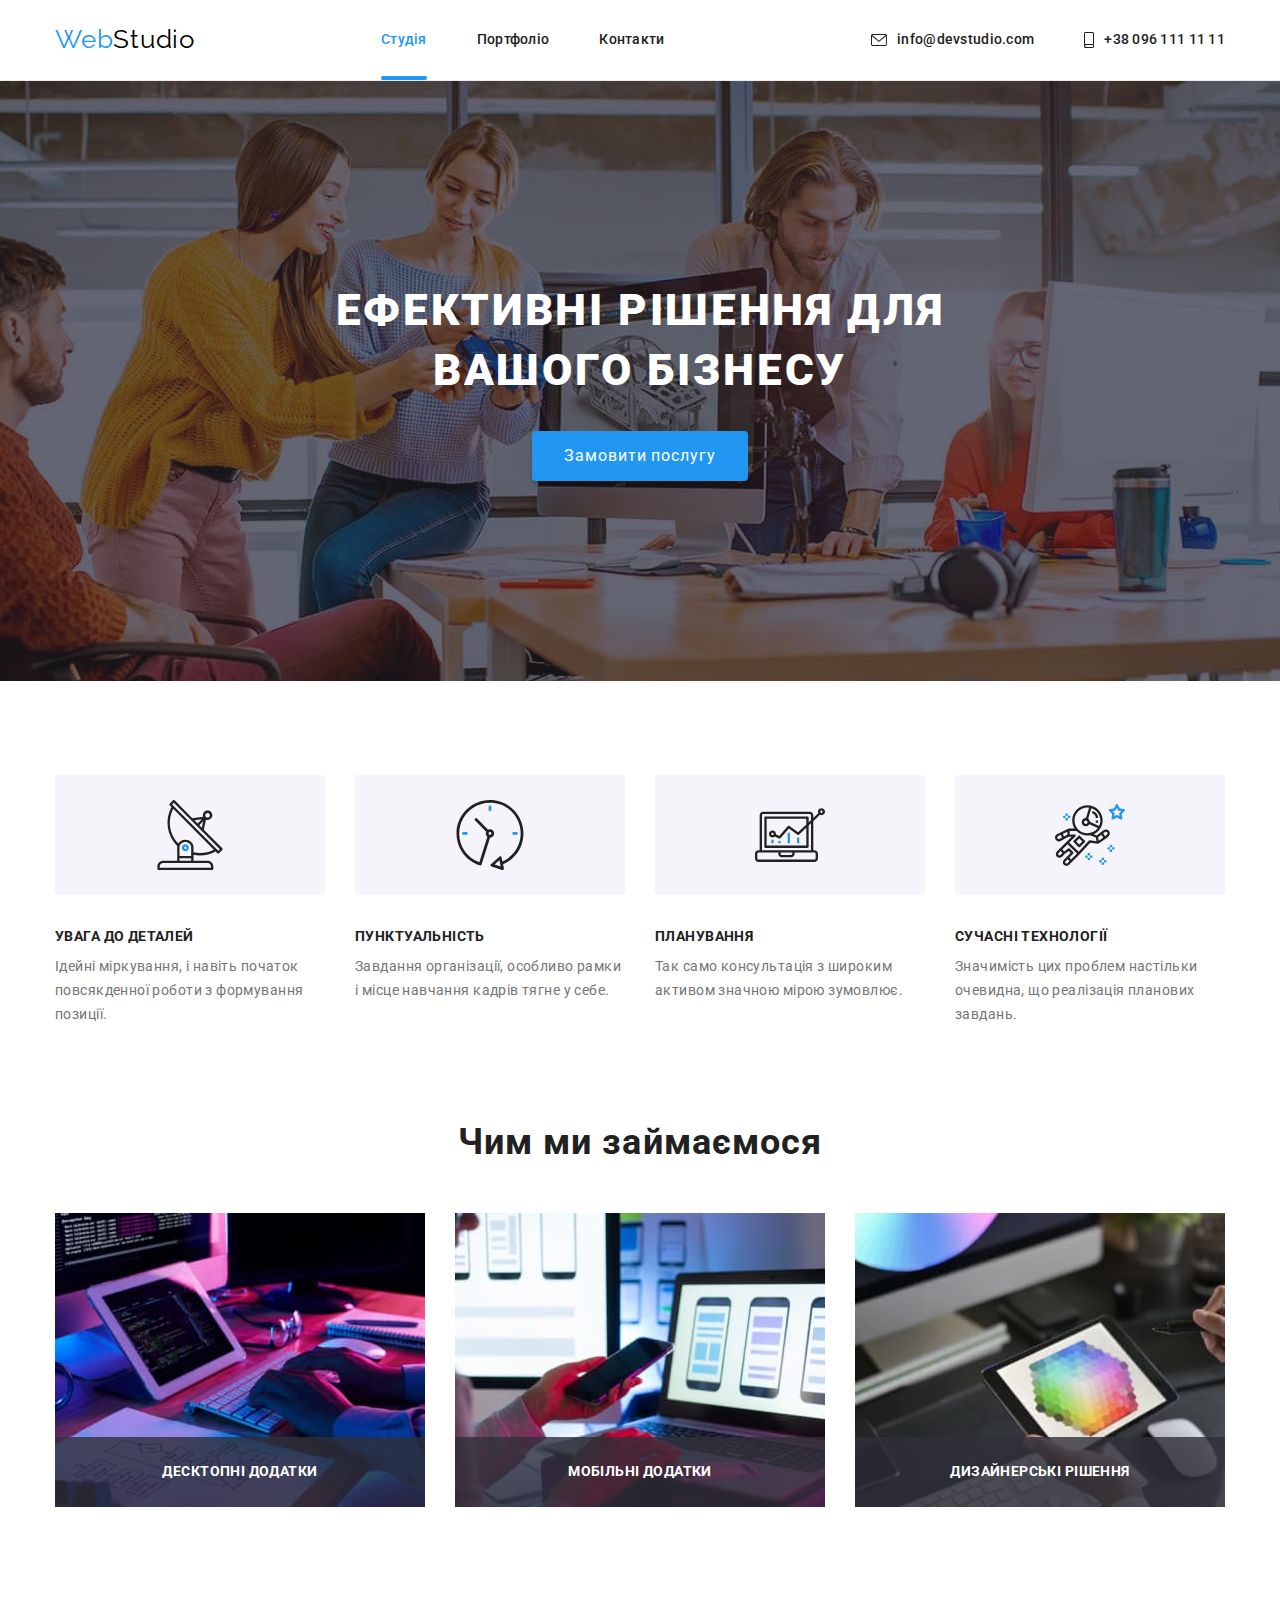
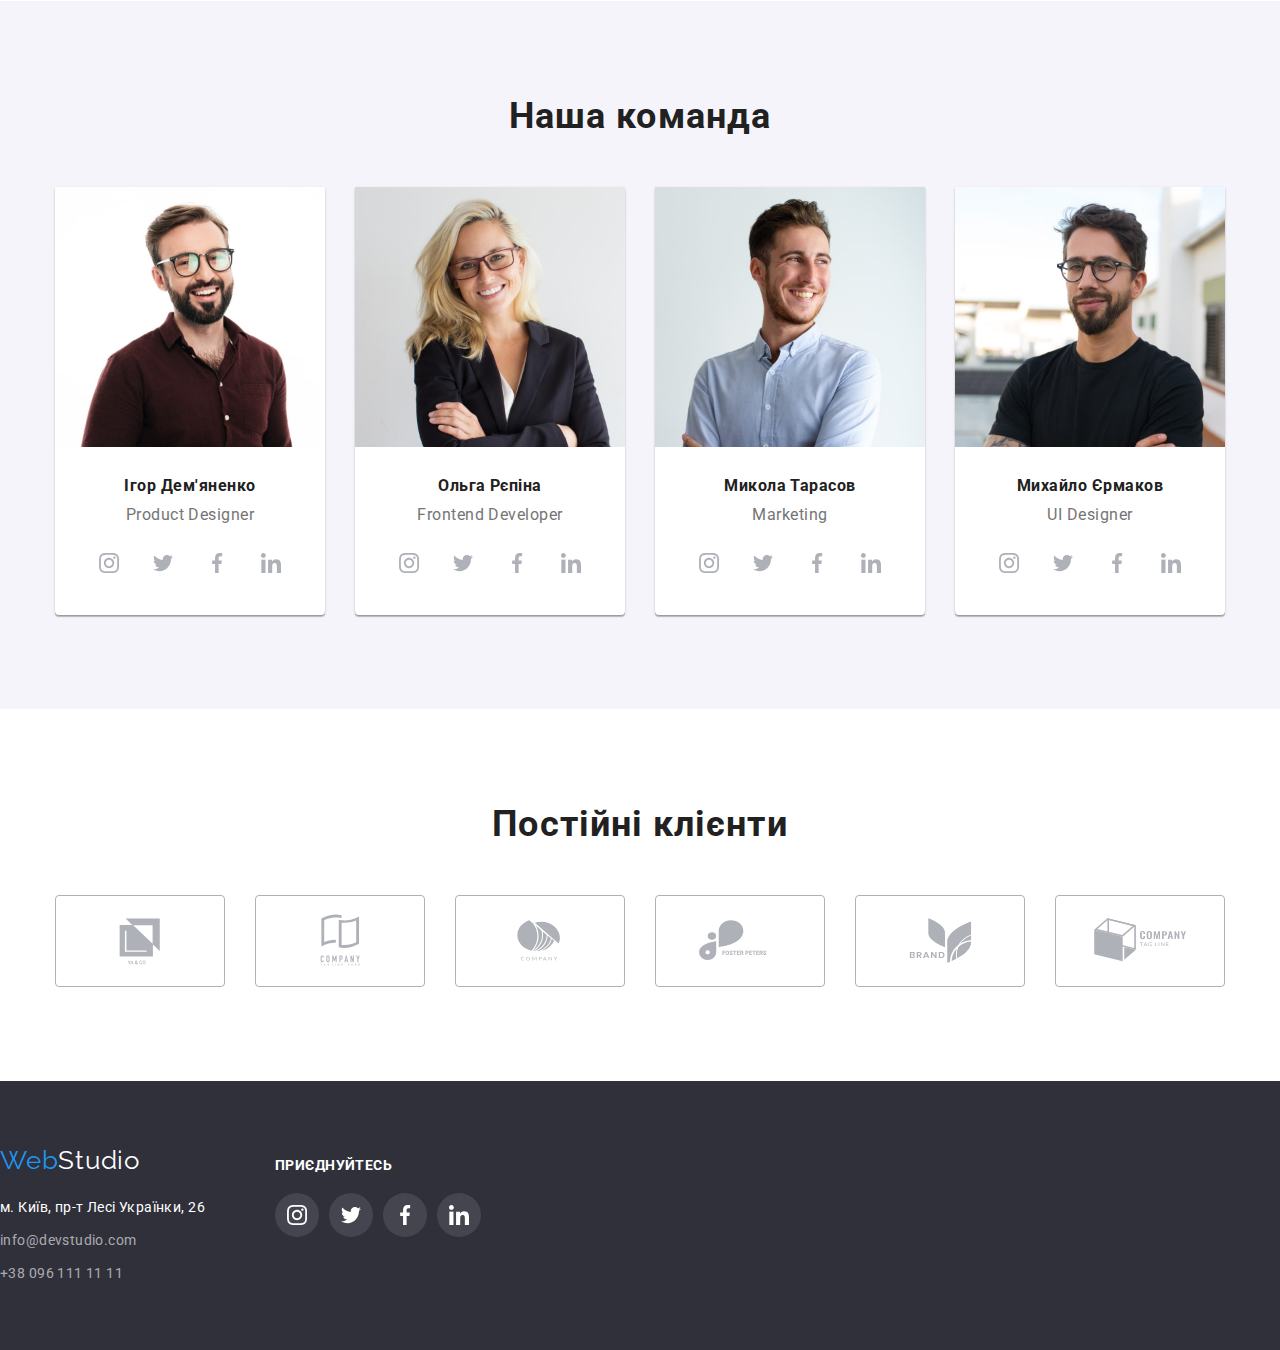
==== commit 564c9fbe: "дз-5 от 22-12-14" ====
--- a/index.html
+++ b/index.html
@@ -254,33 +254,33 @@
         <div class="container">
           <h2 class="titels">Постійні клієнти</h2>
           <ul class="klient dot">
-            <li><a href="" class="klient-line">
-              <svg class="klient-icon">
+            <li><a href="" class="klient icon">
+              <svg class="icon-klient">
                 <use href="./images/icons.svg#icon-client-1"></use>
               </svg></a>
             </li>
-            <li><a href="" class="klient-line">
-              <svg class="klient-icon">
+            <li><a href="" class="klient icon">
+              <svg class="icon-klient">
                 <use href="./images/icons.svg#icon-client-2"></use>
               </svg></a>
             </li>
-            <li><a href="" class="klient-line">
-              <svg class="klient-icon">
+            <li><a href="" class="klient icon">
+              <svg class="icon-klient">
                 <use href="./images/icons.svg#icon-client-3"></use>
               </svg></a>
             </li>
-            <li><a href="" class="klient-line">
-              <svg class="klient-icon">
+            <li><a href="" class="klient icon">
+              <svg class="icon-klient">
                 <use href="./images/icons.svg#icon-client-4"></use>
               </svg></a>
             </li>
-            <li><a href="" class="klient-line">
-              <svg class="klient-icon">
+            <li><a href="" class="klient icon">
+              <svg class="icon-klient">
                 <use href="./images/icons.svg#icon-client-5"></use>
               </svg></a>
             </li>
-            <li><a href="" class="klient-line">
-              <svg class="klient-icon">
+            <li><a href="" class="klient icon">
+              <svg class="icon-klient">
                 <use href="./images/icons.svg#icon-client-6"></use>
               </svg></a>
             </li>  
@@ -290,52 +290,45 @@
     </main>
 <!--finish-->
     <footer class="footer">
-      <div class="container">
-        <ul class="social dot">
-          <li>
-              <a href="./index.html" class="logo">Web<span class="logo down">Studio</span></a>
-                <address>
-                  <ul class="address dot">
-                    <li>
-                      <a href="https://goo.gl/maps/CPtrU1FHBa2aNyZL9" target="_blank"
-                        rel="noopener noreferrer nofollow"
-                        class="address">м. Київ, пр-т Лесі Українки, 26</a></li>
-                    <li><a href="mailto:info@devstudio.com" class="link">info@devstudio.com</a><br /></li>
-                    <li><a href="tel:+380961111111" class="link">+38 096 111 11 11</a></li>
-                  </ul>
-                </address>
-          </li>
-          <li>
-            <ul class="clear dot">
-              <li><p class="compound">приєднуйтесь</p>
+      <div class="container social-contact">
+        <div class="footer-contact">
+          <a href="./index.html" class="logo">Web<span class="logo down">Studio</span></a>
+          <address>
+            <ul class="address dot">
+              <li>
+                <a href="https://goo.gl/maps/CPtrU1FHBa2aNyZL9" target="_blank" rel="noopener noreferrer nofollow"
+                  class="address">м. Київ, пр-т Лесі Українки, 26</a>
               </li>
-               <li>
-                  <ul class="social-footer dot">
-                    <li><a href="" class="a-footer">
-                      <svg class="icon-footer">
-                        <use href="./images/icons.svg#icon-instagram"></use>
-                      </svg></a>
-                    </li>
-                    <li><a href="" class="a-footer">
-                        <svg class="icon-footer">
-                          <use href="./images/icons.svg#icon-twitter"></use>
-                        </svg></a>
-                    </li>
-                    <li><a href="" class="a-footer">
-                        <svg class="icon-footer">
-                          <use href="./images/icons.svg#icon-facebook"></use>
-                        </svg></a>
-                    </li>
-                    <li><a href="" class="a-footer">
-                        <svg class="icon-footer">
-                          <use href="./images/icons.svg#icon-linkedin"></use>
-                        </svg></a>
-                    </li>
-                  </ul>
-                </li>
+              <li><a href="mailto:info@devstudio.com" class="link">info@devstudio.com</a></li>
+              <li><a href="tel:+380961111111" class="link">+38 096 111 11 11</a></li>
             </ul>
-          </li>
-        </ul>
+          </address>
+        </div>
+        <div class="social-compound">
+          <p class="compound">приєднуйтесь</p>
+          <ul class="footer-social dot">
+            <li><a href="" class="a-footer">
+                <svg class="icon-footer">
+                  <use href="./images/icons.svg#icon-instagram"></use>
+                </svg></a>
+            </li>
+            <li><a href="" class="a-footer">
+                <svg class="icon-footer">
+                  <use href="./images/icons.svg#icon-twitter"></use>
+                </svg></a>
+            </li>
+            <li><a href="" class="a-footer">
+                <svg class="icon-footer">
+                  <use href="./images/icons.svg#icon-facebook"></use>
+                </svg></a>
+            </li>
+            <li><a href="" class="a-footer">
+                <svg class="icon-footer">
+                  <use href="./images/icons.svg#icon-linkedin"></use>
+                </svg></a>
+            </li>
+          </ul>
+        </div>
       </div>
     </footer>
 <!-- modal window -->
--- a/css/style.css
+++ b/css/style.css
@@ -340,6 +340,7 @@
   margin-left: 30px;
   box-shadow: var(--color-comand-shadow);
   border-radius: 0px 0px 4px 4px;
+  background-color: var(--background-general);
 }
 .comand .fotoline {
   margin-bottom: 30px;
@@ -385,11 +386,10 @@
   padding: 0;
   margin: 0 auto;
 
-  background-color: var(--background-general);
   color: var(--color-border-klient);
 
   transition: background-color var(--transition-timing) var(--transition-duration),
-    color var(--transition-timing) var(--transition-duration);
+              color var(--transition-timing) var(--transition-duration);
 }
 .icon-card {
   width: 20px;
@@ -411,23 +411,22 @@
   padding: 0;
   list-style: none;
 }
-.klient-line {
-  padding: 0;
-  border: none;
-}
-.klient-icon {
+.klient .icon {
   width: 170px;
   height: 92px;
   border: 1px solid var(--color-border-klient);
   border-radius: 4px;
-  fill: var(--color-border-klient);
+  color: var(--color-border-klient);
 
   transition: fill var(--transition-timing) var(--transition-duration),
-    border var(--transition-timing) var(--transition-duration);
-}
-.klient-icon:hover,
-.klient-line:focus {
-  fill: var(--color-link);
+              border var(--transition-timing) var(--transition-duration); 
+}
+.icon-klient {
+  fill: currentColor;
+}
+.klient .icon:hover,
+.klient .icon:focus {
+  color: var(--color-link);
   border: 1px solid var(--color-link);
 }
 
@@ -439,7 +438,6 @@
 }
 .address {
   margin: 20px 0 0 0;
-  align-items: center;
 
   color: var(--color-slogan);
 
@@ -450,6 +448,7 @@
   text-decoration: none;
 }
 .address .link {
+  display: block;
   margin: 9px 0 0 0;
 
   color: var(--color-slogan);
@@ -466,17 +465,20 @@
 .address .link:focus {
   color: var(--color-link);
 }
-.social {
-  display: flex;
-  margin: 0;
-  padding: 0;
-}
-.clear {
-  margin: 0;
-  padding: 0;
+.social-contact {
+  display: flex;
+  gap: 70px;
+  margin: 0;
+  padding: 0;
+}
+.footer-contact {
+  display: block;
+}
+.social-compound {
+  padding-top: 12px;
 }
 .compound {
-  margin: 12px 0 20px 70px;
+  margin:0;
   padding: 0;
   font-weight: 700;
   font-size: 14px;
@@ -485,12 +487,10 @@
   text-transform: uppercase;
   color: var(--background-general);
 }
-.social-footer {
-  display: flex;
-  justify-content: right;
+.footer-social {
+  display: flex;
   gap: 10px;
-  margin: 0 0 0 70px;
-  padding: 0;
+  margin: 20px 0 0 0;
 }
 .a-footer {
   display: flex;
@@ -506,8 +506,9 @@
 
   color: var(--color-slogan);
   background-color: var(--color-icon-footer);
+
   transition: background-color var(--transition-timing) var(--transition-duration),
-    color var(--transition-timing) var(--transition-duration);
+              color var(--transition-timing) var(--transition-duration);
 }
 .icon-footer {
   width: 20px;
@@ -537,15 +538,13 @@
   padding: 0;
   gap: 30px;
 }
-.content-element {
-  border-bottom: 1px solid var(--color-border-portfolio);
-}
-.content-element:hover,
-.content-element:focus {
+.content.clik:hover,
+.content.clik:focus {
   box-shadow: 0px 1px 3px rgba(0, 0, 0, 0.12), 0px 1px 1px rgba(0, 0, 0, 0.14),
     0px 2px 1px rgba(0, 0, 0, 0.2);
 }
 .card-port {
+  border: 1px solid var(--color-border-portfolio);
   padding: 20px 24px;
 }
 .content .titel-port {
@@ -564,36 +563,41 @@
 }
 
 /* overlay portfolio*/
+
+.overlay-action {
+  text-decoration: none; 
+}
 .overlay-thumb {
   position: relative;
-}
-.overlay-port {
+  overflow: hidden;
+}
+.overlay-text {
   position: absolute;
   opacity: 0;
   top: 0;
   left: 0;
   width: 100%;
   height: 100%;
-  margin: 0;
-  padding: 0;
+
   transform: translateY(100%);
-  transition: transform 250ms var(--transition-timing);
+  transition: transform var(--transition-timing) var(--transition-duration);
 
   background-color: var(--color-overlay-portfolio);
-}
-.overlay-text {
+
   font-size: 18px;
   line-height: 1.556;
   letter-spacing: 0.03em;
   padding: 63px 24px;
   margin: 0;
+  text-decoration: none;
   color: var(--color-label);
 }
-.overlay-port:hover,
-.overlay-port:focus {
+.overlay-action:hover .overlay-text,
+.overlay-action:focus .overlay-text {
+  opacity: 1;
   transform: translateY(0);
-  opacity: 1;
-}
+}
+
 
 /* modal window */
 .backdrop {
@@ -602,7 +606,10 @@
   top: 0px;
   width: 100%;
   height: 100%;
+  opacity: 1;
   background-color: var(--color-backdrop);
+  transition: opacity var(--transition-timing) var(--transition-duration),
+              visibility var(--transition-timing) var(--transition-duration);
 }
 .backdrop.is-hidden {
   visibility: hidden;
@@ -613,12 +620,19 @@
   position: absolute;
   top: 50%;
   left: 50%;
-  transform: translate(-50%, -50%);
+  transform: translate(-50%, -50%) scale(1);
   width: 528px;
   height: 581px;
   background-color: var(--background-general);
   padding: 0;
   margin: 0;
+  transition: transform var(--transition-timing) var(--transition-duration);
+}
+.backdrop.is-hidden .modal {
+  position: absolute;
+  top: 50%;
+  left: 50%;
+  transform: translate(-50%, -50%) scale(0);
 }
 .close-posicion {
   display: flex;
@@ -634,6 +648,7 @@
   border-radius: 50%;
   border: 1px solid rgba(0, 0, 0, 0.1);
   width: 30px;
+  cursor: pointer;
   height: 30px;
   padding: 0;
   margin: 0;
@@ -642,8 +657,8 @@
   background-color: var(--background-general);
 }
 .icon-modal {
-  width: 11px;
-  height: 11px;
+  width: 18px;
+  height: 18px;
   fill: currentColor;
   align-items: center;
 }
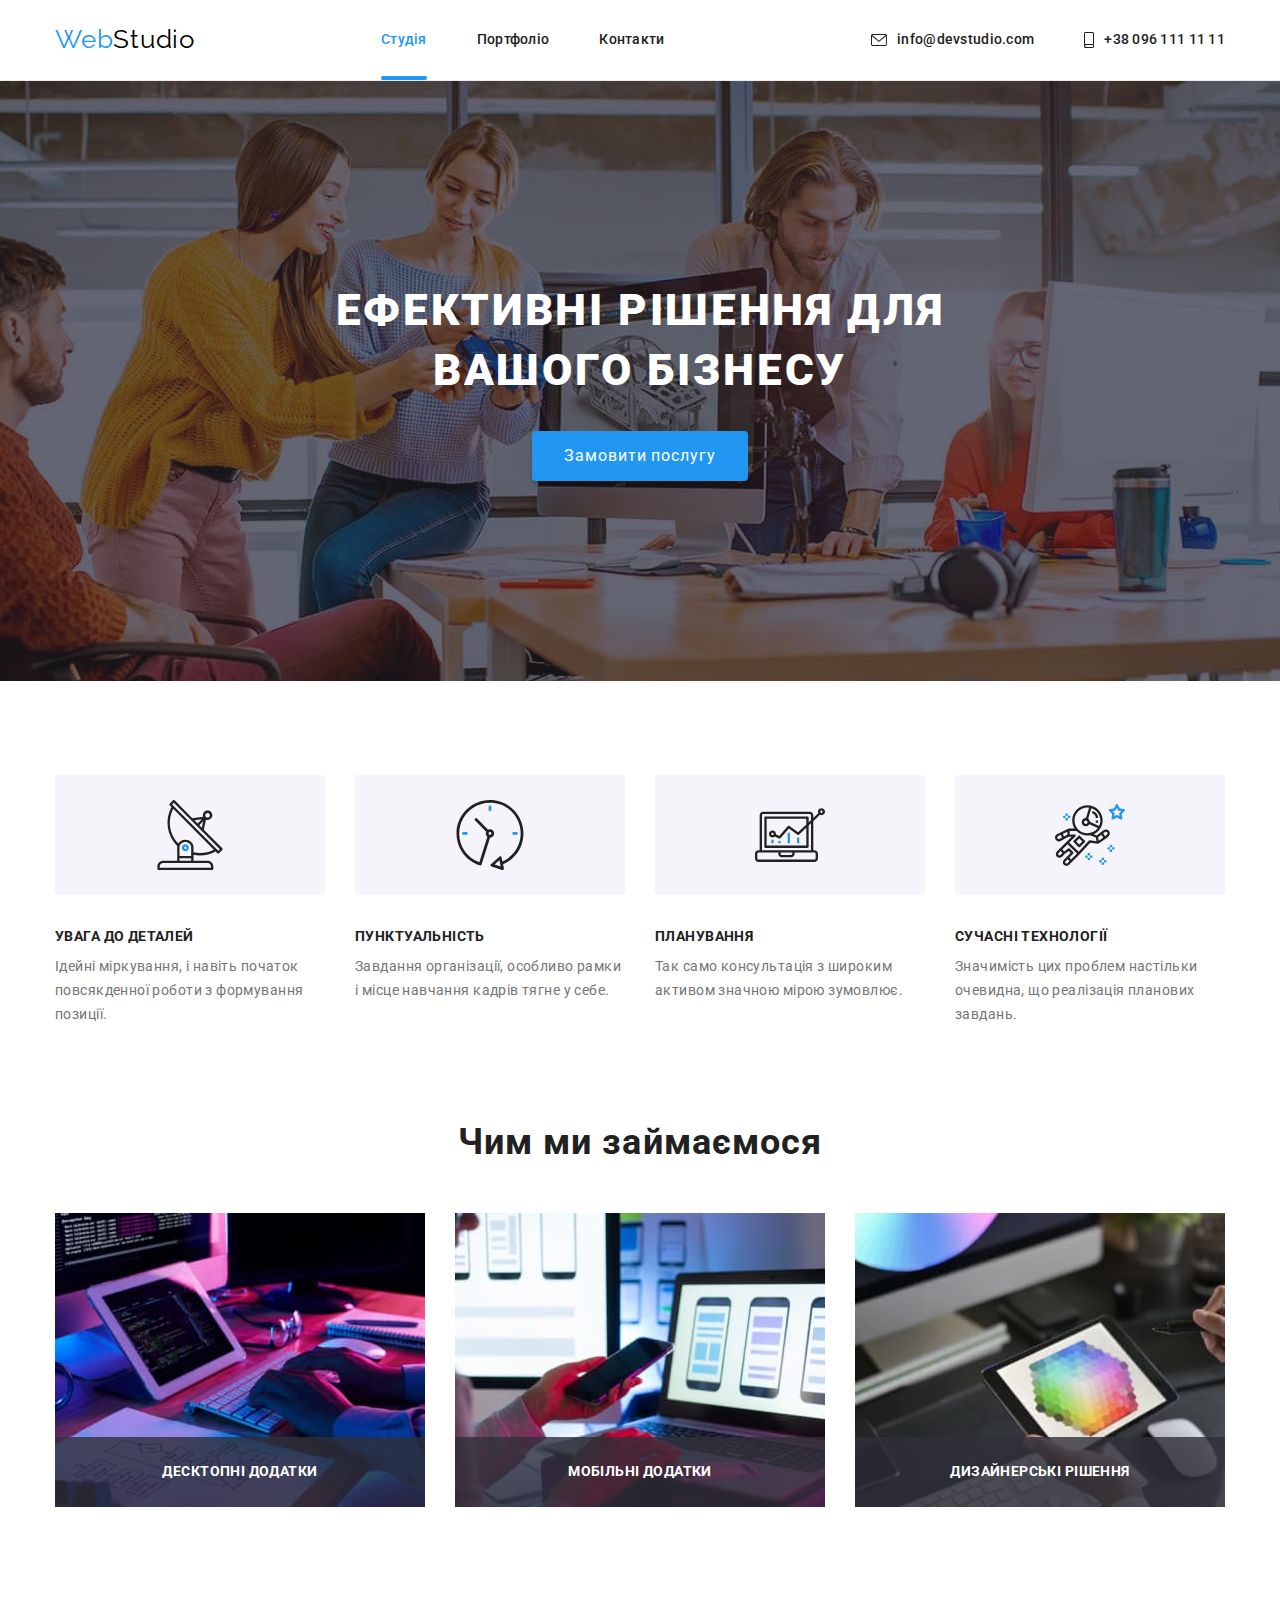
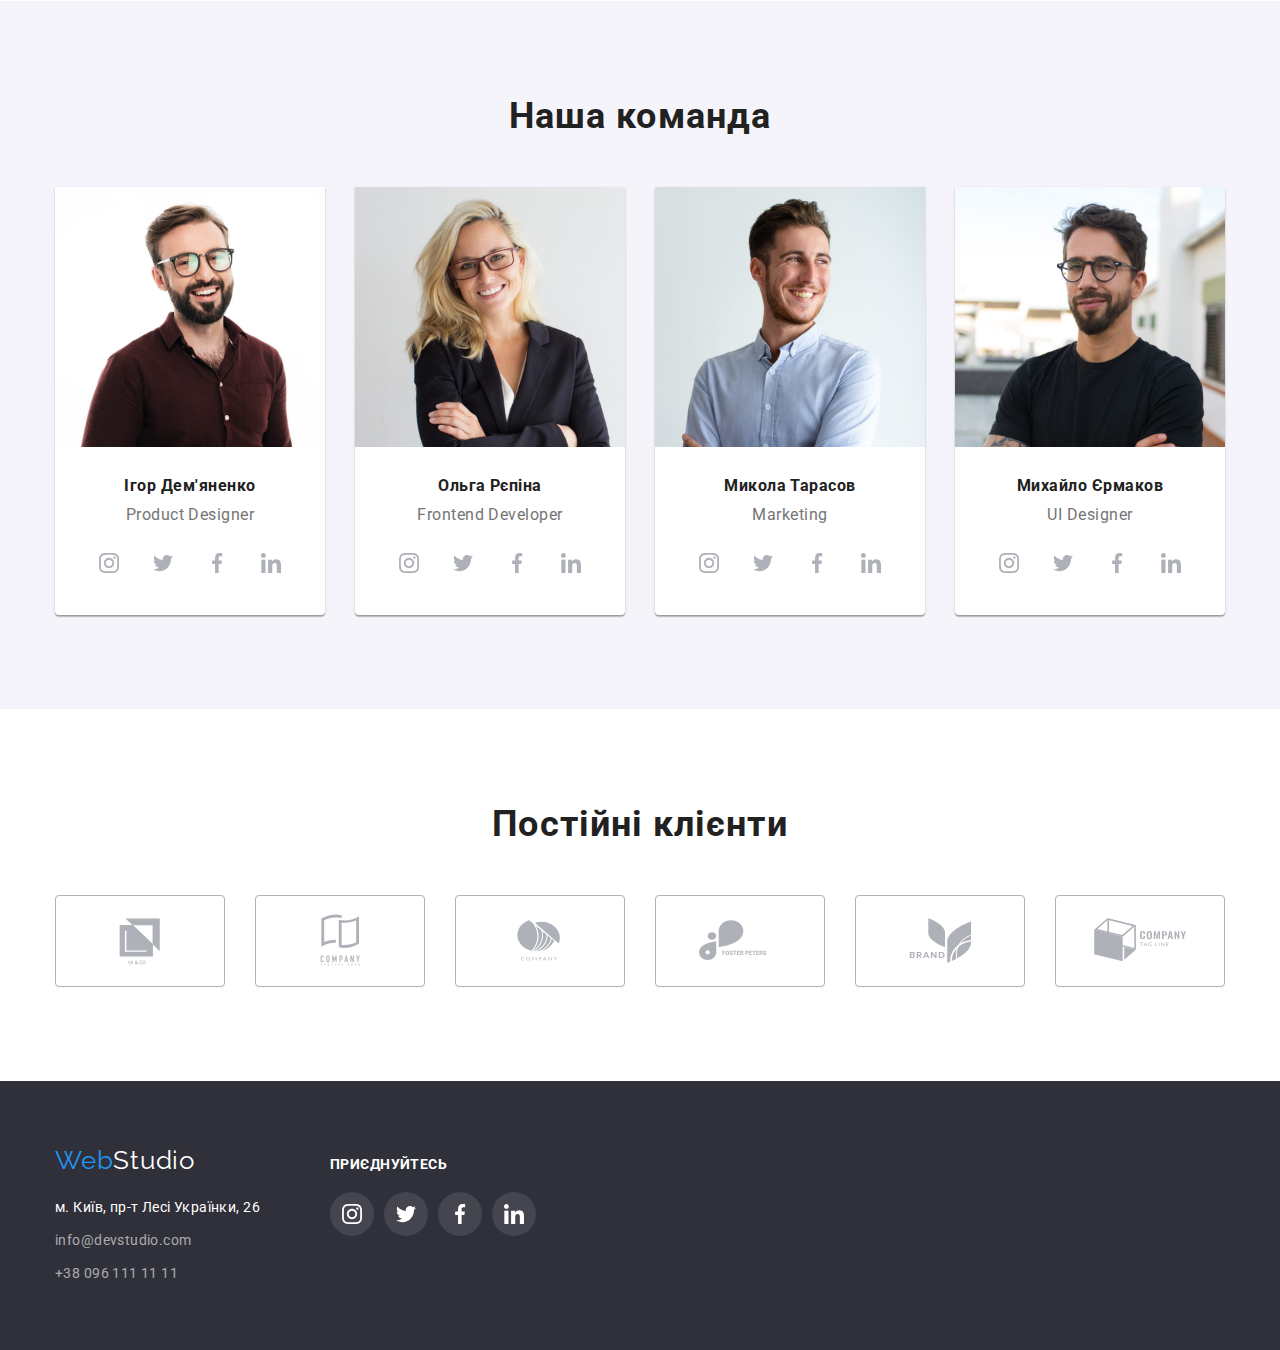
==== commit f0321b41: "дз-5 справления замечаний 22-12-15" ====
--- a/index.html
+++ b/index.html
@@ -304,7 +304,7 @@
             </ul>
           </address>
         </div>
-        <div class="social-compound">
+        <div>
           <p class="compound">приєднуйтесь</p>
           <ul class="footer-social dot">
             <li><a href="" class="a-footer">
@@ -334,15 +334,15 @@
 <!-- modal window -->
     <div class="backdrop is-hidden" data-modal>
       <div class="modal">
-        <ul class="clear">
-          <li class="close-posicion">
-            <button data-modal-close type="button" class="close-modal">
+        <!-- <ul class="clear">
+          <li class="close-posicion"> -->
+            <button data-modal-close type="button" class="close-modal  close-posicion">
               <svg class="icon-modal">
                 <use href="./images/icons.svg#icon-close"></use>
               </svg>
             </button>
-          </li>
-        </ul>
+          <!-- </li>
+        </ul> -->
       </div>
     </div>
     <script src="./js/modal.js"></script>  
--- a/css/style.css
+++ b/css/style.css
@@ -25,7 +25,7 @@
   --color-shadow-port: 0px 3px 1px rgba(0, 0, 0, 0.1), 0px 1px 2px rgba(0, 0, 0, 0.08),
     0px 2px 2px rgba(0, 0, 0, 0.12);
   --color-backdrop: rgba(0, 0, 0, 0.2);
-  --transition-duration: 250ms;
+  --transition-duration: 1250ms;
   --transition-timing: cubic-bezier(0.4, 0, 0.2, 1);
 }
 
@@ -306,23 +306,26 @@
   position: relative;
 }
 .label {
-  margin: 0;
-  padding: 0;
+  display: flex;
+  justify-content: center;
+  align-items: center;
+
   width: 370px;
   height: 70px;
   background-color: var(--background-label);
   position: absolute;
   bottom: 0;
+  margin: 0;
+  padding: 0;
 }
 .label-text {
   color: var(--color-label);
   font-weight: 700;
   font-size: 14px;
   line-height: 1.14;
-  text-align: center;
   letter-spacing: 0.03em;
   text-transform: uppercase;
-  padding: 27px 0;
+  padding: 0;
   margin: 0;
 }
 
@@ -418,7 +421,7 @@
   border-radius: 4px;
   color: var(--color-border-klient);
 
-  transition: fill var(--transition-timing) var(--transition-duration),
+  transition: color var(--transition-timing) var(--transition-duration),
               border var(--transition-timing) var(--transition-duration); 
 }
 .icon-klient {
@@ -467,12 +470,11 @@
 }
 .social-contact {
   display: flex;
-  gap: 70px;
-  margin: 0;
-  padding: 0;
+  align-items: baseline;
 }
 .footer-contact {
   display: block;
+  margin-right: 70px;
 }
 .social-compound {
   padding-top: 12px;
@@ -635,10 +637,9 @@
   transform: translate(-50%, -50%) scale(0);
 }
 .close-posicion {
-  display: flex;
-  margin: 8px;
-  justify-content: right;
-  list-style: none;
+  position: absolute;
+  top: 8px;
+  right: 8px;
 }
 .close-modal {
   display: flex;
